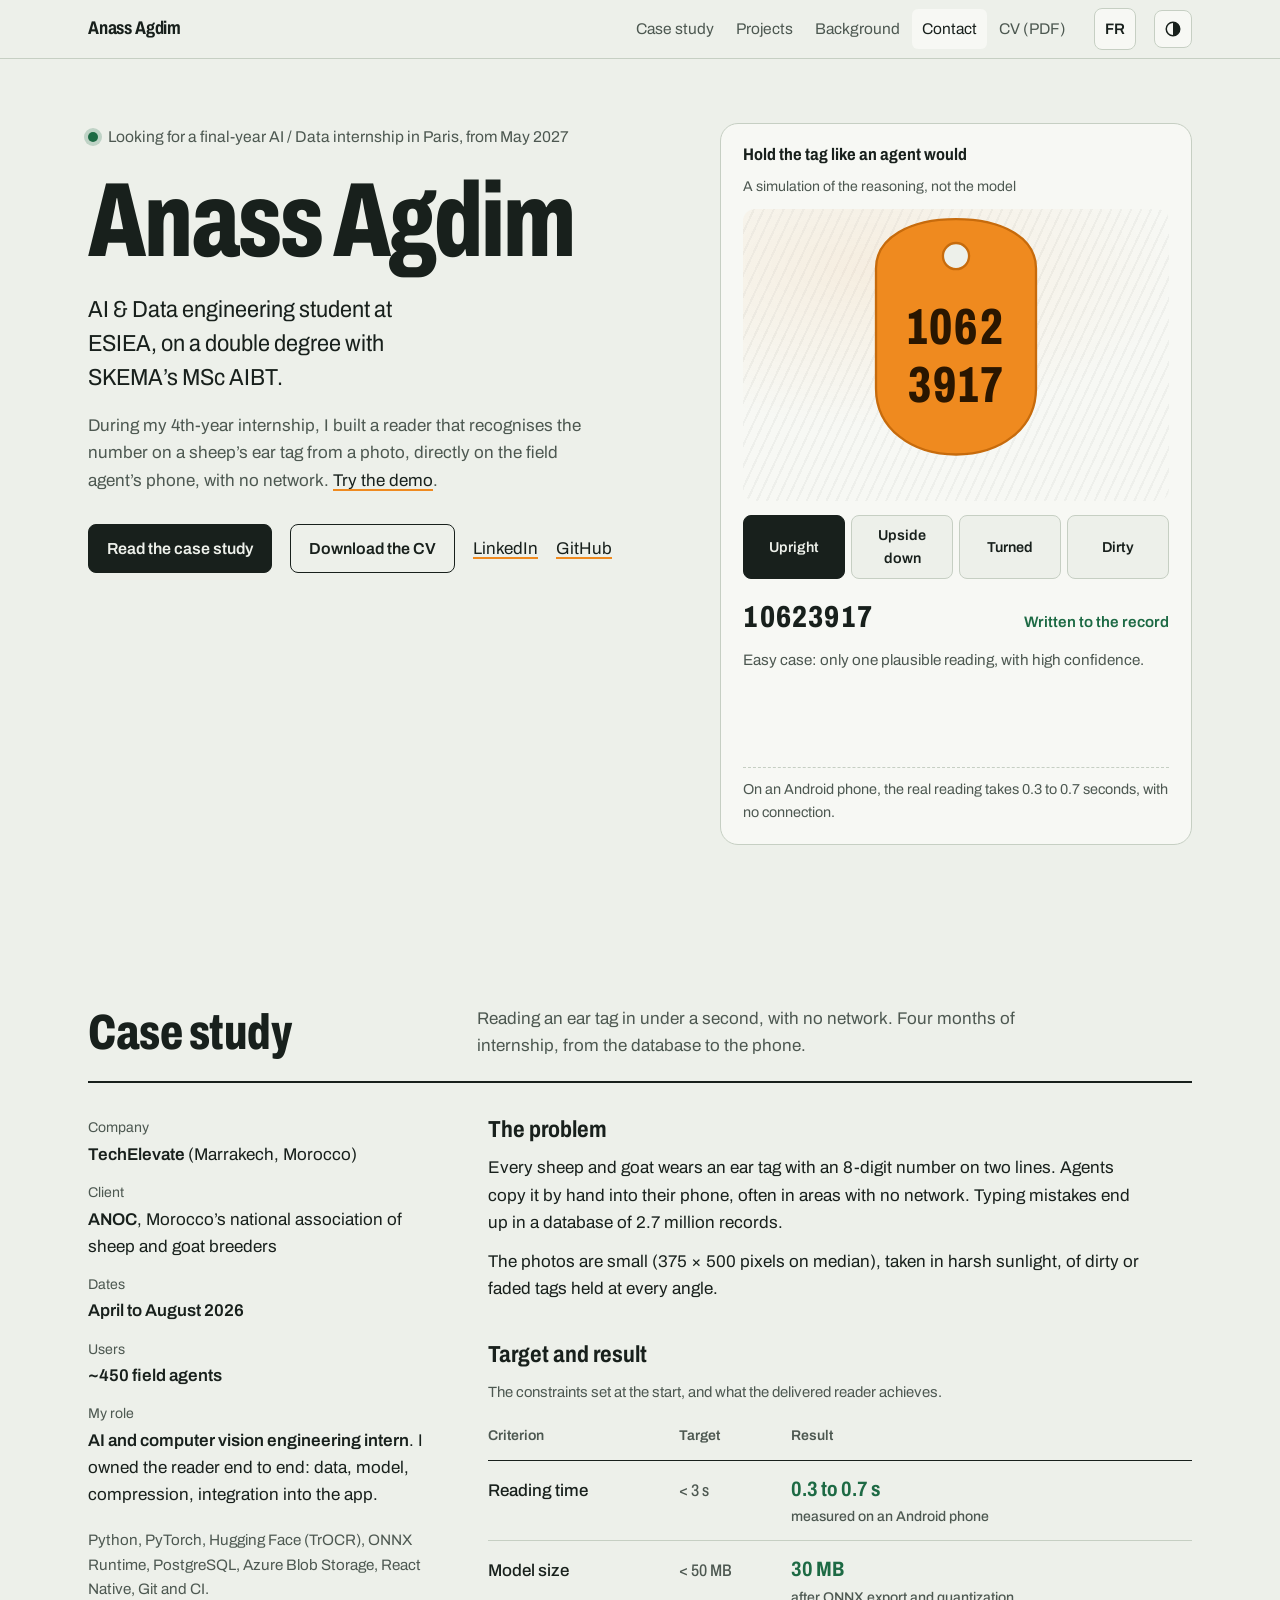
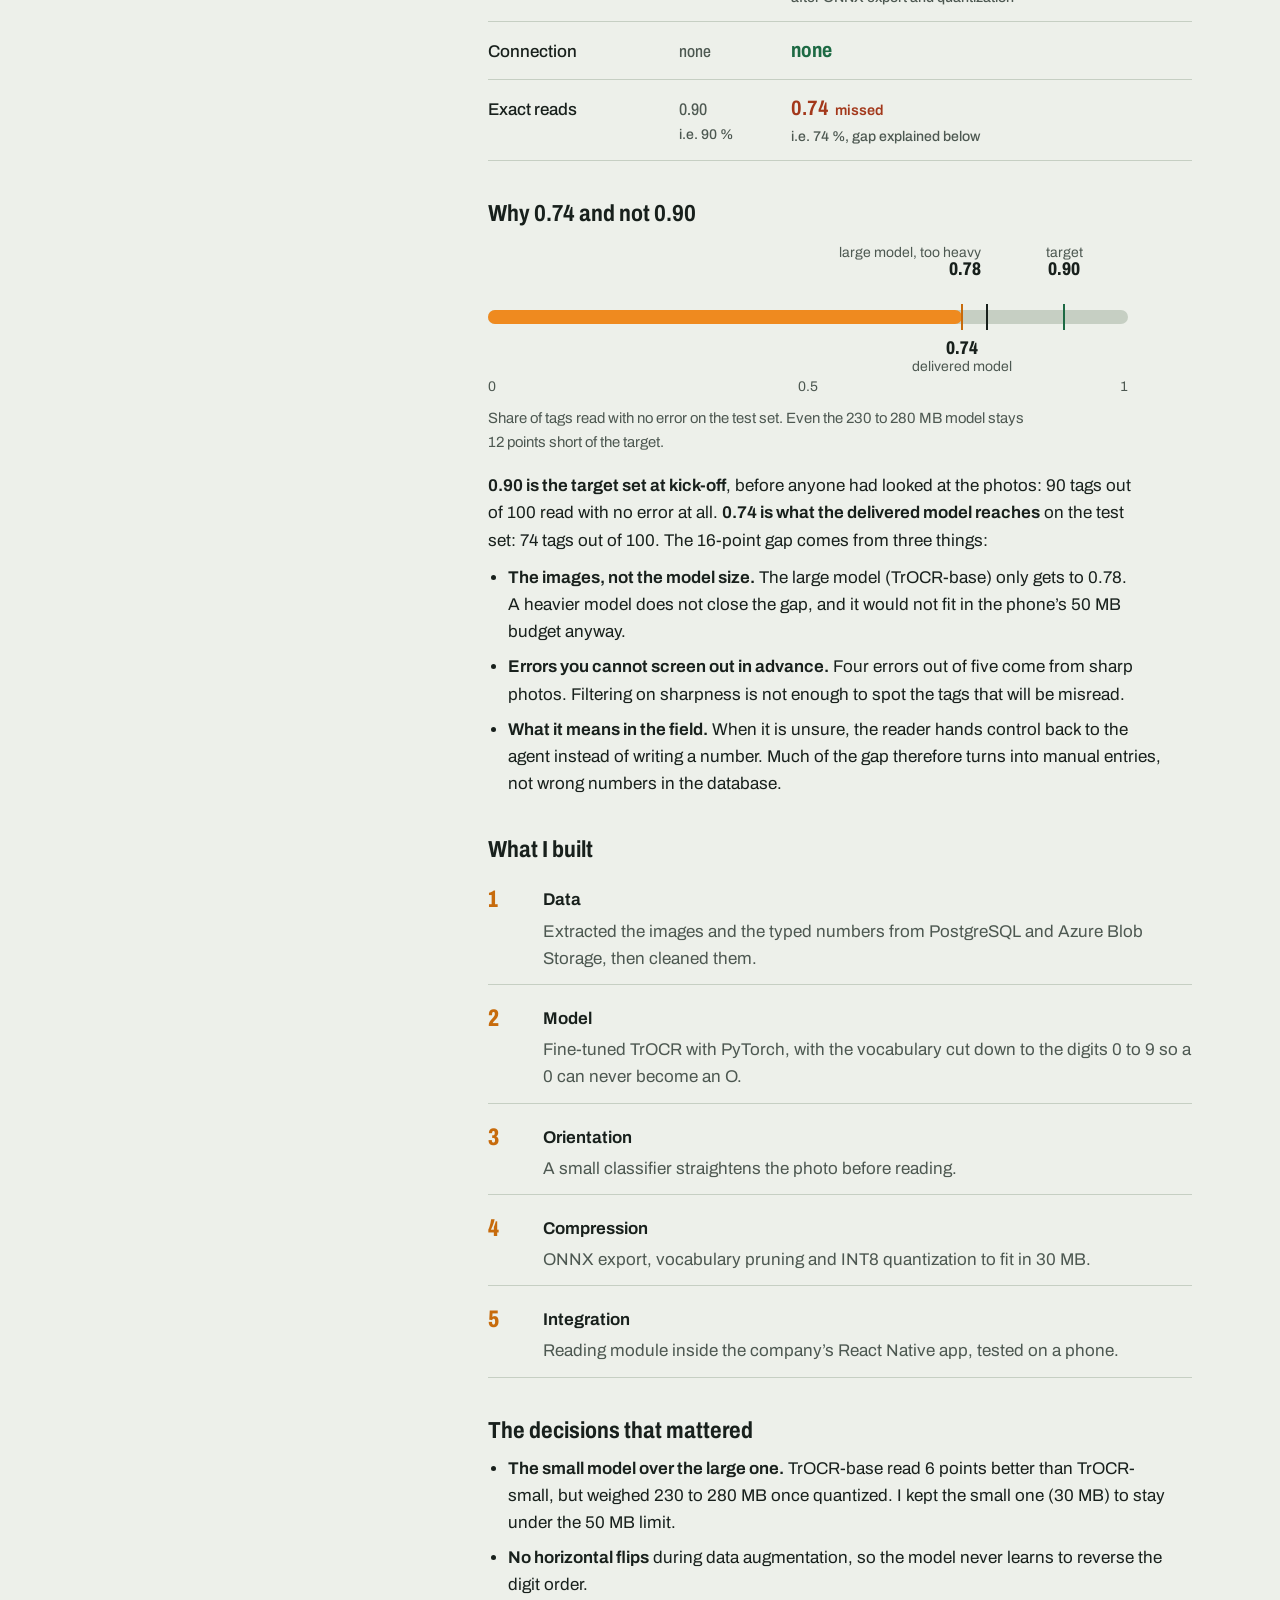
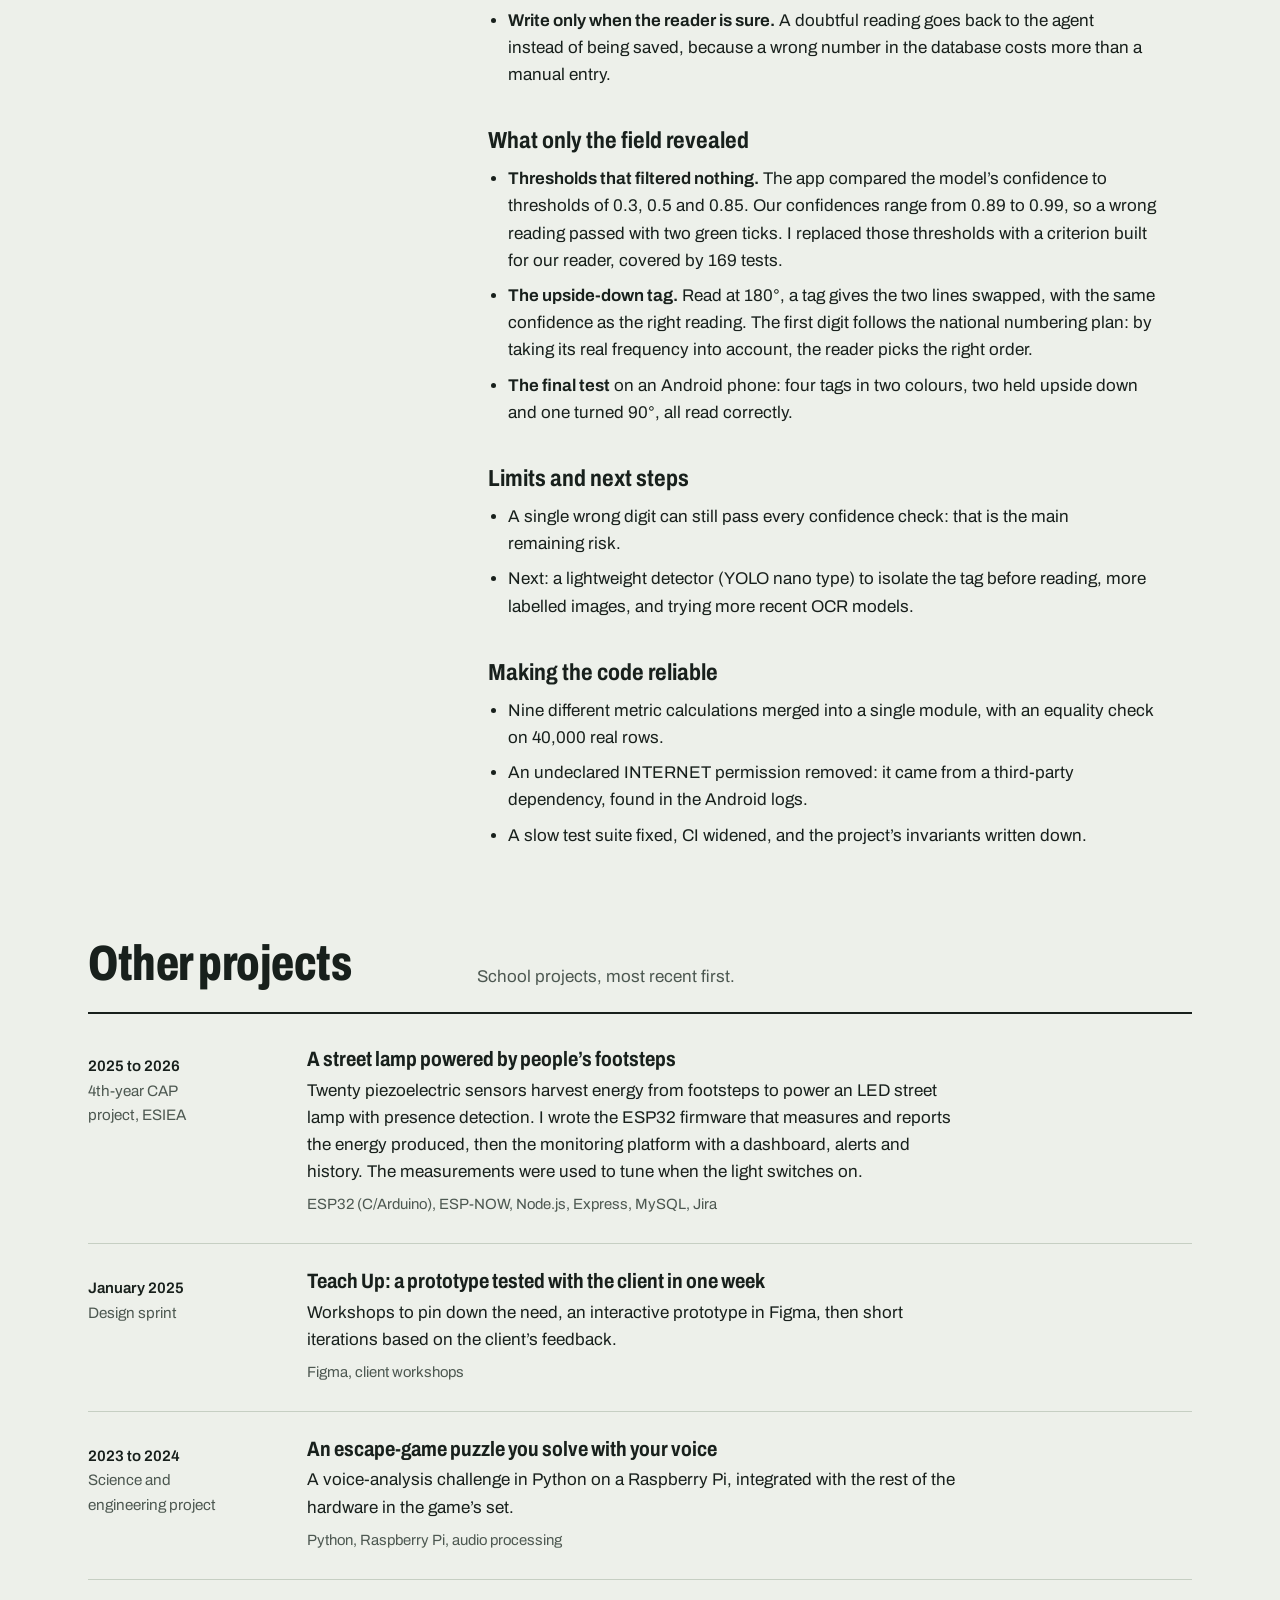
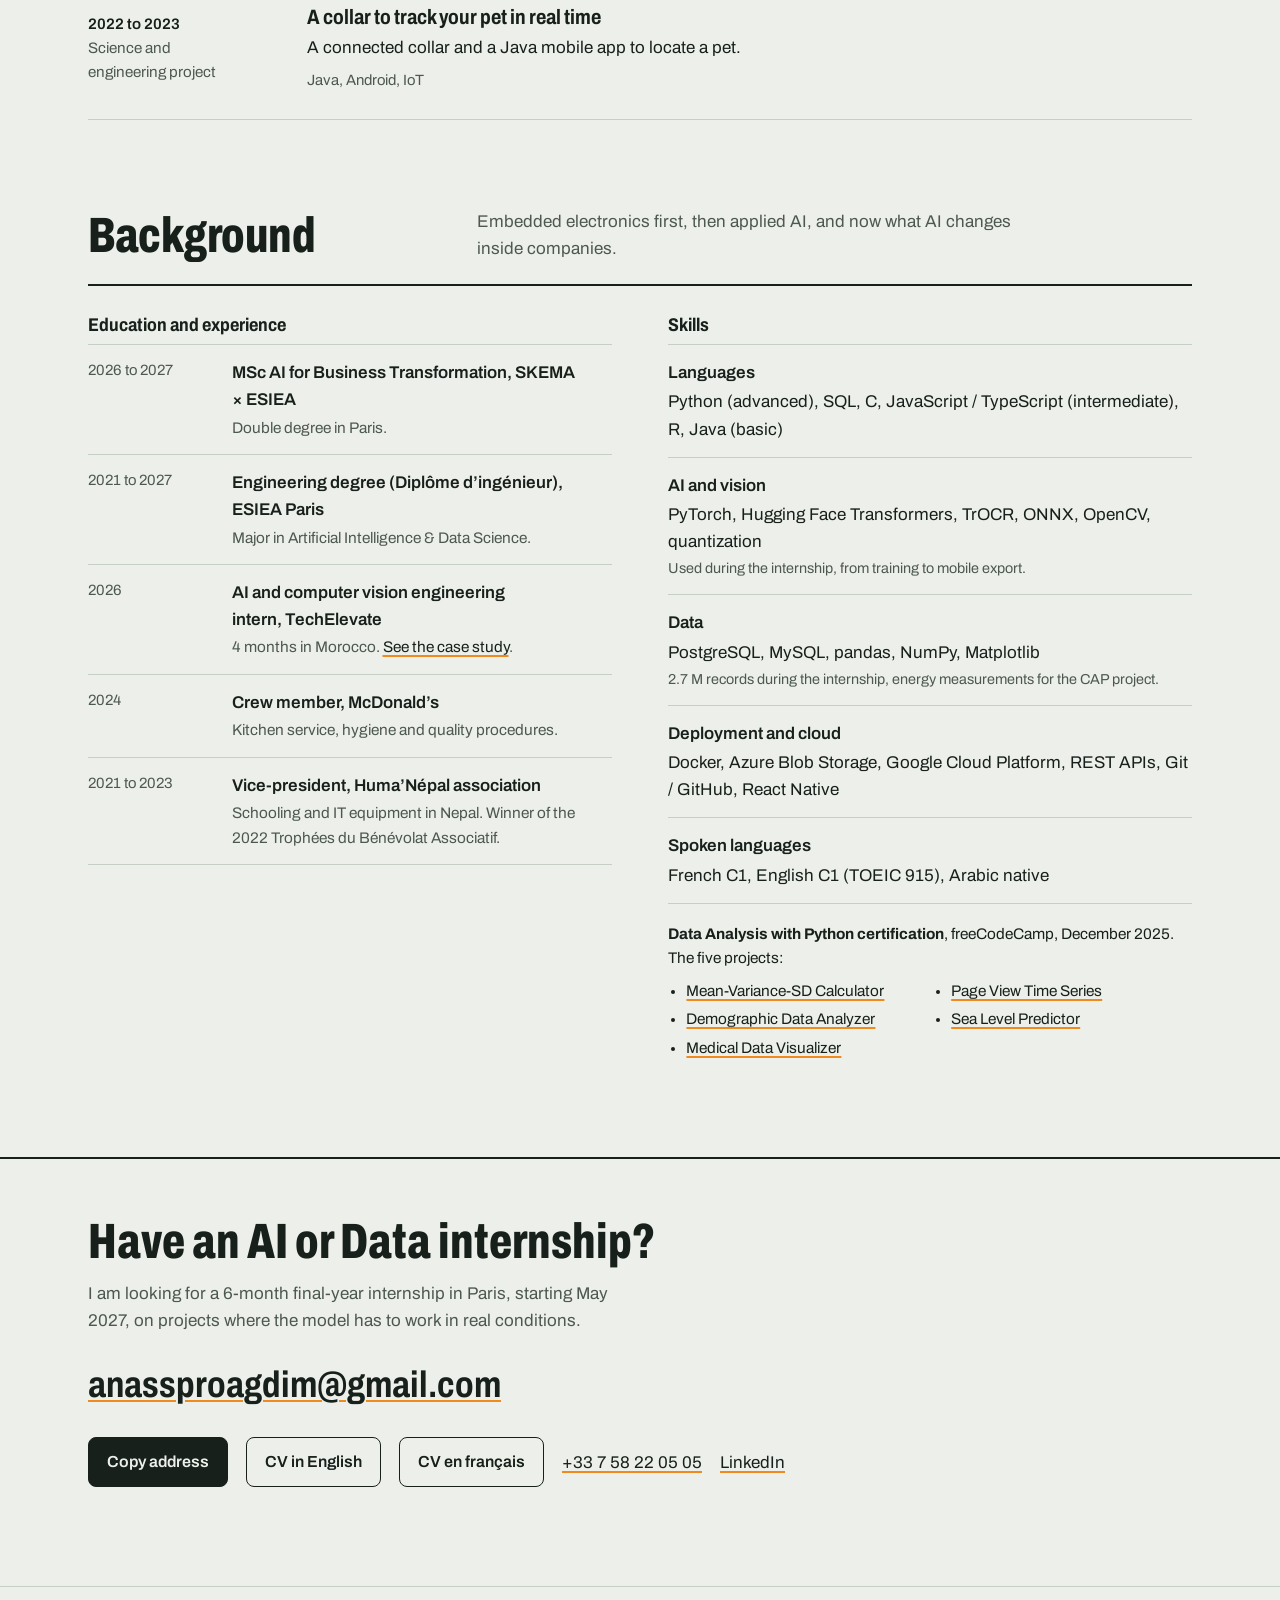
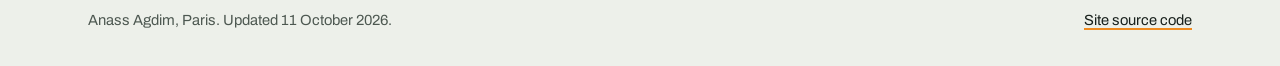
==== en/index.html @ f437215c "Version anglaise du site (/en/), styles et scripts partagés - en/index.html : traduction complète, C" ====
<!doctype html>
<html lang="en">
<head>
  <meta charset="utf-8" />
  <meta name="viewport" content="width=device-width, initial-scale=1" />
  <title>Anass Agdim | AI &amp; Data engineering student, looking for a final-year internship</title>
  <meta name="description" content="Anass Agdim, AI and Data engineering student at ESIEA Paris, on a double degree with SKEMA’s MSc AIBT. Case study: an offline OCR that reads sheep and goat ear tags on a phone. Looking for a 6-month final-year internship from May 2027." />
  <meta name="author" content="Anass Agdim" />
  <link rel="canonical" href="https://svvgth.github.io/AGDIM_Anass_Portfolio/en/" />
  <link rel="alternate" hreflang="fr" href="https://svvgth.github.io/AGDIM_Anass_Portfolio/" />
  <link rel="alternate" hreflang="en" href="https://svvgth.github.io/AGDIM_Anass_Portfolio/en/" />
  <link rel="alternate" hreflang="x-default" href="https://svvgth.github.io/AGDIM_Anass_Portfolio/" />

  <meta property="og:type" content="profile" />
  <meta property="og:locale" content="en_GB" />
  <meta property="og:locale:alternate" content="fr_FR" />
  <meta property="og:site_name" content="Anass Agdim" />
  <meta property="og:title" content="Anass Agdim, AI &amp; Data engineering student" />
  <meta property="og:description" content="An OCR that reads sheep ear tags on a phone, with no network. Looking for a final-year AI / Data internship in Paris." />
  <meta property="og:url" content="https://svvgth.github.io/AGDIM_Anass_Portfolio/en/" />
  <meta property="og:image" content="https://svvgth.github.io/AGDIM_Anass_Portfolio/assets/og-en.png" />
  <meta property="og:image:width" content="1200" />
  <meta property="og:image:height" content="630" />
  <meta property="og:image:alt" content="Anass Agdim, AI and Data engineering student. An orange ear tag whose number is read by the OCR." />
  <meta name="twitter:card" content="summary_large_image" />

  <meta name="theme-color" content="#edf0ea" media="(prefers-color-scheme: light)" />
  <meta name="theme-color" content="#121815" media="(prefers-color-scheme: dark)" />
  <link rel="icon" href="../assets/favicon.svg" type="image/svg+xml" />
  <link rel="apple-touch-icon" href="../assets/apple-touch-icon.png" />
  <link rel="preload" href="../assets/fonts/archivo-wdth.woff2" as="font" type="font/woff2" crossorigin />
  <link rel="stylesheet" href="../assets/site.css" />

  <script type="application/ld+json">
  {
    "@context": "https://schema.org",
    "@type": "Person",
    "name": "Anass Agdim",
    "jobTitle": "AI & Data engineering student",
    "url": "https://svvgth.github.io/AGDIM_Anass_Portfolio/en/",
    "email": "mailto:anassproagdim@gmail.com",
    "address": { "@type": "PostalAddress", "addressLocality": "Paris", "addressCountry": "FR" },
    "alumniOf": [
      { "@type": "CollegeOrUniversity", "name": "ESIEA" },
      { "@type": "CollegeOrUniversity", "name": "SKEMA Business School" }
    ],
    "knowsAbout": ["Machine learning", "Computer vision", "OCR", "PyTorch", "ONNX", "Data engineering", "SQL"],
    "sameAs": ["https://www.linkedin.com/in/anass-agdim/", "https://github.com/SvvGTH"]
  }
  </script>

  <script>
    // Apply the saved theme before first paint (avoids a flash).
    try { var t = localStorage.getItem("theme"); if (t) document.documentElement.setAttribute("data-theme", t); } catch (e) {}
  </script>
</head>

<body>
  <a class="skip" href="#main">Skip to content</a>

  <header class="top">
    <div class="wrap">
      <a class="me" href="#top">Anass Agdim</a>
      <nav aria-label="Main navigation">
        <a href="#case-study">Case study</a>
        <a href="#projects">Projects</a>
        <a href="#background">Background</a>
        <a href="#contact">Contact</a>
        <a href="../assets/cv/CV_Anass_AGDIM_EN.pdf">CV (PDF)</a>
      </nav>
      <a class="lang" href="../" hreflang="fr" lang="fr" aria-label="FR, version française">FR</a>
      <button class="theme" type="button" id="theme" aria-label="Switch to dark theme"><svg width="18" height="18" viewBox="0 0 24 24" aria-hidden="true"><circle cx="12" cy="12" r="9" fill="none" stroke="currentColor" stroke-width="2"/><path d="M12 3a9 9 0 0 1 0 18z" fill="currentColor"/></svg></button>
    </div>
  </header>

  <main id="main">
    <!-- HERO -->
    <section class="hero" id="top" aria-labelledby="hero-name">
      <div class="wrap">
        <div>
          <p class="avail">Looking for a final-year AI / Data internship in Paris, from May 2027</p>
          <h1 id="hero-name">Anass Agdim</h1>
          <p class="lede">AI &amp; Data engineering student at ESIEA, on a double degree with SKEMA’s MSc AIBT.</p>
          <p class="sub">During my 4th-year internship, I built a reader that recognises the number on a sheep’s ear tag from a photo, directly on the field agent’s phone, with no network. <a href="#reader">Try the demo</a>.</p>
          <div class="actions">
            <a class="btn solid" href="#case-study">Read the case study</a>
            <a class="btn" href="../assets/cv/CV_Anass_AGDIM_EN.pdf">Download the CV</a>
            <span class="quiet">
              <a href="https://www.linkedin.com/in/anass-agdim/" rel="noopener">LinkedIn</a>
              <a href="https://github.com/SvvGTH" rel="noopener">GitHub</a>
            </span>
          </div>
        </div>

        <!-- Demo -->
        <aside class="reader" id="reader" data-state="upright" aria-labelledby="reader-title">
          <div class="reader-head">
            <h2 id="reader-title">Hold the tag like an agent would</h2>
            <p>A simulation of the reasoning, not the model</p>
          </div>

          <div class="stage">
            <svg viewBox="-45 -20 390 420" role="img" aria-labelledby="tag-alt">
              <title id="tag-alt">Orange ear tag showing 1062 on the first line and 3917 on the second</title>
              <g class="tagbody" id="tagbody">
                <path d="M150 14c60 0 104 24 104 64v156c0 52-46 86-104 86S46 286 46 234V78c0-40 44-64 104-64z" fill="var(--tag)" />
                <path d="M150 14c60 0 104 24 104 64v156c0 52-46 86-104 86S46 286 46 234V78c0-40 44-64 104-64z" fill="none" stroke="var(--tag-edge)" stroke-width="3" />
                <circle cx="150" cy="62" r="17" fill="var(--ground)" stroke="var(--tag-edge)" stroke-width="3" />
                <text class="tagdigits" x="150" y="176" font-size="66" text-anchor="middle" letter-spacing="3">1062</text>
                <text class="tagdigits" x="150" y="252" font-size="66" text-anchor="middle" letter-spacing="3">3917</text>
                <g class="grime" aria-hidden="true">
                  <ellipse cx="160" cy="156" rx="19" ry="30" fill="#4a3a1e" opacity=".82" />
                  <ellipse cx="199" cy="232" rx="19" ry="30" fill="#4a3a1e" opacity=".78" />
                  <ellipse cx="130" cy="205" rx="64" ry="12" fill="#fff" opacity=".3" />
                </g>
              </g>
              <rect class="scanbox" x="60" y="112" width="180" height="160" rx="10" />
            </svg>
          </div>

          <div class="poses" role="group" aria-label="Tag position">
            <button type="button" data-pose="upright" aria-pressed="true">Upright</button>
            <button type="button" data-pose="flipped" aria-pressed="false">Upside down</button>
            <button type="button" data-pose="turned" aria-pressed="false">Turned</button>
            <button type="button" data-pose="dirty" aria-pressed="false">Dirty</button>
          </div>

          <div class="verdict" aria-live="polite">
            <div class="out">
              <span class="read num" id="v-read">10623917</span>
              <span class="status ok" id="v-status">Written to the record</span>
            </div>
            <p class="why" id="v-why">Easy case: only one plausible reading, with high confidence.</p>
            <div class="cands" id="v-cands"></div>
          </div>

          <p class="reader-foot">On an Android phone, the real reading takes 0.3 to 0.7 seconds, with no connection.</p>
        </aside>
      </div>
    </section>

    <!-- CASE STUDY -->
    <section class="sec" id="case-study" aria-labelledby="case-title">
      <div class="wrap">
        <div class="sec-head">
          <h2 id="case-title">Case study</h2>
          <p>Reading an ear tag in under a second, with no network. Four months of internship, from the database to the phone.</p>
        </div>

        <div class="case">
          <aside class="fiche" aria-label="Project summary">
            <dl>
              <div><dt>Company</dt><dd>TechElevate <span>(Marrakech, Morocco)</span></dd></div>
              <div><dt>Client</dt><dd>ANOC<span>, Morocco’s national association of sheep and goat breeders</span></dd></div>
              <div><dt>Dates</dt><dd>April to August 2026</dd></div>
              <div><dt>Users</dt><dd>~450 field agents</dd></div>
              <div><dt>My role</dt><dd>AI and computer vision engineering intern<span>. I owned the reader end to end: data, model, compression, integration into the app.</span></dd></div>
            </dl>
            <p class="stack">Python, PyTorch, Hugging Face (TrOCR), ONNX Runtime, PostgreSQL, Azure Blob Storage, React Native, Git and CI.</p>
          </aside>

          <div class="story">
            <div>
              <h3>The problem</h3>
              <p>Every sheep and goat wears an ear tag with an 8-digit number on two lines. Agents copy it by hand into their phone, often in areas with no network. Typing mistakes end up in a database of 2.7 million records.</p>
              <p>The photos are small (375 × 500 pixels on median), taken in harsh sunlight, of dirty or faded tags held at every angle.</p>
            </div>

            <div>
              <h3>Target and result</h3>
              <table class="scoreboard">
                <caption>The constraints set at the start, and what the delivered reader achieves.</caption>
                <thead><tr><th scope="col">Criterion</th><th scope="col">Target</th><th scope="col">Result</th></tr></thead>
                <tbody>
                  <tr><th scope="row">Reading time</th><td class="target num">&lt; 3 s</td><td class="met num">0.3 to 0.7 s<small>measured on an Android phone</small></td></tr>
                  <tr><th scope="row">Model size</th><td class="target num">&lt; 50 MB</td><td class="met num">30 MB<small>after ONNX export and quantization</small></td></tr>
                  <tr><th scope="row">Connection</th><td class="target">none</td><td class="met">none</td></tr>
                  <tr><th scope="row">Exact reads</th><td class="target num">0.90<small>i.e. 90 %</small></td><td class="missed num">0.74<span class="mark">missed</span><small>i.e. 74 %, gap explained below</small></td></tr>
                </tbody>
              </table>
            </div>

            <div>
              <h3>Why 0.74 and not 0.90</h3>
              <figure class="gauge" aria-labelledby="gauge-cap">
                <div class="gauge-track" aria-hidden="true">
                  <span class="gauge-fill" style="width:74%"></span>
                  <span class="gauge-mark m-base" style="left:78%"><i></i><b>0.78</b><em>large model, too heavy</em></span>
                  <span class="gauge-mark m-goal" style="left:90%"><i></i><b>0.90</b><em>target</em></span>
                  <span class="gauge-mark m-ours" style="left:74%"><i></i><b>0.74</b><em>delivered model</em></span>
                </div>
                <div class="gauge-scale num" aria-hidden="true"><span>0</span><span>0.5</span><span>1</span></div>
                <figcaption id="gauge-cap">Share of tags read with no error on the test set. Even the 230 to 280 MB model stays 12 points short of the target.</figcaption>
              </figure>
              <p><strong>0.90 is the target set at kick-off</strong>, before anyone had looked at the photos: 90 tags out of 100 read with no error at all. <strong>0.74 is what the delivered model reaches</strong> on the test set: 74 tags out of 100. The 16-point gap comes from three things:</p>
              <ul>
                <li><strong>The images, not the model size.</strong> The large model (TrOCR-base) only gets to 0.78. A heavier model does not close the gap, and it would not fit in the phone’s 50 MB budget anyway.</li>
                <li><strong>Errors you cannot screen out in advance.</strong> Four errors out of five come from sharp photos. Filtering on sharpness is not enough to spot the tags that will be misread.</li>
                <li><strong>What it means in the field.</strong> When it is unsure, the reader hands control back to the agent instead of writing a number. Much of the gap therefore turns into manual entries, not wrong numbers in the database.</li>
              </ul>
            </div>

            <div>
              <h3>What I built</h3>
              <ol class="chain">
                <li><b>Data</b><span>Extracted the images and the typed numbers from PostgreSQL and Azure Blob Storage, then cleaned them.</span></li>
                <li><b>Model</b><span>Fine-tuned TrOCR with PyTorch, with the vocabulary cut down to the digits 0 to 9 so a 0 can never become an O.</span></li>
                <li><b>Orientation</b><span>A small classifier straightens the photo before reading.</span></li>
                <li><b>Compression</b><span>ONNX export, vocabulary pruning and INT8 quantization to fit in 30 MB.</span></li>
                <li><b>Integration</b><span>Reading module inside the company’s React Native app, tested on a phone.</span></li>
              </ol>
            </div>

            <div>
              <h3>The decisions that mattered</h3>
              <ul>
                <li><strong>The small model over the large one.</strong> TrOCR-base read 6 points better than TrOCR-small, but weighed 230 to 280 MB once quantized. I kept the small one (30 MB) to stay under the 50 MB limit.</li>
                <li><strong>No horizontal flips</strong> during data augmentation, so the model never learns to reverse the digit order.</li>
                <li><strong>Write only when the reader is sure.</strong> A doubtful reading goes back to the agent instead of being saved, because a wrong number in the database costs more than a manual entry.</li>
              </ul>
            </div>

            <div>
              <h3>What only the field revealed</h3>
              <ul>
                <li><strong>Thresholds that filtered nothing.</strong> The app compared the model’s confidence to thresholds of 0.3, 0.5 and 0.85. Our confidences range from 0.89 to 0.99, so a wrong reading passed with two green ticks. I replaced those thresholds with a criterion built for our reader, covered by 169 tests.</li>
                <li><strong>The upside-down tag.</strong> Read at 180°, a tag gives the two lines swapped, with the same confidence as the right reading. The first digit follows the national numbering plan: by taking its real frequency into account, the reader picks the right order.</li>
                <li><strong>The final test</strong> on an Android phone: four tags in two colours, two held upside down and one turned 90°, all read correctly.</li>
              </ul>
            </div>

            <div>
              <h3>Limits and next steps</h3>
              <ul>
                <li>A single wrong digit can still pass every confidence check: that is the main remaining risk.</li>
                <li>Next: a lightweight detector (YOLO nano type) to isolate the tag before reading, more labelled images, and trying more recent OCR models.</li>
              </ul>
            </div>

            <div>
              <h3>Making the code reliable</h3>
              <ul>
                <li>Nine different metric calculations merged into a single module, with an equality check on 40,000 real rows.</li>
                <li>An undeclared INTERNET permission removed: it came from a third-party dependency, found in the Android logs.</li>
                <li>A slow test suite fixed, CI widened, and the project’s invariants written down.</li>
              </ul>
            </div>
          </div>
        </div>
      </div>
    </section>

    <!-- PROJECTS -->
    <section class="sec" id="projects" aria-labelledby="proj-title">
      <div class="wrap">
        <div class="sec-head">
          <h2 id="proj-title">Other projects</h2>
          <p>School projects, most recent first.</p>
        </div>
        <ul class="rows">
          <li class="row">
            <p class="when"><b>2025 to 2026</b>4th-year CAP project, ESIEA</p>
            <div>
              <h3>A street lamp powered by people’s footsteps</h3>
              <p>Twenty piezoelectric sensors harvest energy from footsteps to power an LED street lamp with presence detection. I wrote the ESP32 firmware that measures and reports the energy produced, then the monitoring platform with a dashboard, alerts and history. The measurements were used to tune when the light switches on.</p>
              <p class="tools">ESP32 (C/Arduino), ESP-NOW, Node.js, Express, MySQL, Jira</p>
            </div>
          </li>
          <li class="row">
            <p class="when"><b>January 2025</b>Design sprint</p>
            <div>
              <h3>Teach Up: a prototype tested with the client in one week</h3>
              <p>Workshops to pin down the need, an interactive prototype in Figma, then short iterations based on the client’s feedback.</p>
              <p class="tools">Figma, client workshops</p>
            </div>
          </li>
          <li class="row">
            <p class="when"><b>2023 to 2024</b>Science and engineering project</p>
            <div>
              <h3>An escape-game puzzle you solve with your voice</h3>
              <p>A voice-analysis challenge in Python on a Raspberry Pi, integrated with the rest of the hardware in the game’s set.</p>
              <p class="tools">Python, Raspberry Pi, audio processing</p>
            </div>
          </li>
          <li class="row">
            <p class="when"><b>2022 to 2023</b>Science and engineering project</p>
            <div>
              <h3>A collar to track your pet in real time</h3>
              <p>A connected collar and a Java mobile app to locate a pet.</p>
              <p class="tools">Java, Android, IoT</p>
            </div>
          </li>
        </ul>
      </div>
    </section>

    <!-- BACKGROUND & SKILLS -->
    <section class="sec" id="background" aria-labelledby="path-title">
      <div class="wrap">
        <div class="sec-head">
          <h2 id="path-title">Background</h2>
          <p>Embedded electronics first, then applied AI, and now what AI changes inside companies.</p>
        </div>

        <div class="two">
          <div>
            <h3>Education and experience</h3>
            <ol class="path">
              <li><time>2026 to 2027</time><div><b>MSc AI for Business Transformation, SKEMA × ESIEA</b><p>Double degree in Paris.</p></div></li>
              <li><time>2021 to 2027</time><div><b>Engineering degree (Diplôme d’ingénieur), ESIEA Paris</b><p>Major in Artificial Intelligence &amp; Data Science.</p></div></li>
              <li><time>2026</time><div><b>AI and computer vision engineering intern, TechElevate</b><p>4 months in Morocco. <a href="#case-study">See the case study</a>.</p></div></li>
              <li><time>2024</time><div><b>Crew member, McDonald’s</b><p>Kitchen service, hygiene and quality procedures.</p></div></li>
              <li><time>2021 to 2023</time><div><b>Vice-president, Huma’Népal association</b><p>Schooling and IT equipment in Nepal. Winner of the 2022 Trophées du Bénévolat Associatif.</p></div></li>
            </ol>
          </div>

          <div id="skills">
            <h3>Skills</h3>
            <dl class="skills">
              <div><dt>Languages</dt><dd>Python (advanced), SQL, C, JavaScript / TypeScript (intermediate), R, Java (basic)</dd></div>
              <div><dt>AI and vision</dt><dd>PyTorch, Hugging Face Transformers, TrOCR, ONNX, OpenCV, quantization<small>Used during the internship, from training to mobile export.</small></dd></div>
              <div><dt>Data</dt><dd>PostgreSQL, MySQL, pandas, NumPy, Matplotlib<small>2.7 M records during the internship, energy measurements for the CAP project.</small></dd></div>
              <div><dt>Deployment and cloud</dt><dd>Docker, Azure Blob Storage, Google Cloud Platform, REST APIs, Git / GitHub, React Native</dd></div>
              <div><dt>Spoken languages</dt><dd>French C1, English C1 (TOEIC 915), Arabic native</dd></div>
            </dl>
            <div class="fcc">
              <b>Data Analysis with Python certification</b>, freeCodeCamp, December 2025. The five projects:
              <ul>
                <li><a href="https://github.com/SvvGTH/mean-variance-standard-deviation-calculator" rel="noopener">Mean-Variance-SD Calculator</a></li>
                <li><a href="https://github.com/SvvGTH/demographic-data-analyzer" rel="noopener">Demographic Data Analyzer</a></li>
                <li><a href="https://github.com/SvvGTH/Medical-Data-Visualizer" rel="noopener">Medical Data Visualizer</a></li>
                <li><a href="https://github.com/SvvGTH/Page-View-Time-Series-Visualizer" rel="noopener">Page View Time Series</a></li>
                <li><a href="https://github.com/SvvGTH/Sea-Level-Predictor" rel="noopener">Sea Level Predictor</a></li>
              </ul>
            </div>
          </div>
        </div>
      </div>
    </section>

    <!-- CONTACT -->
    <section class="contact" id="contact" aria-labelledby="contact-title">
      <div class="wrap">
        <h2 id="contact-title">Have an AI or Data internship?</h2>
        <p>I am looking for a 6-month final-year internship in Paris, starting May 2027, on projects where the model has to work in real conditions.</p>
        <a class="mail" href="mailto:anassproagdim@gmail.com">anassproagdim@gmail.com</a>
        <div class="actions">
          <button class="btn solid" type="button" id="copy" data-email="anassproagdim@gmail.com">Copy address</button>
          <a class="btn" href="../assets/cv/CV_Anass_AGDIM_EN.pdf">CV in English</a>
          <a class="btn" href="../assets/cv/CV_Anass_AGDIM_FR.pdf" hreflang="fr" lang="fr">CV en français</a>
          <span class="quiet">
            <a href="tel:+33758220505">+33 7 58 22 05 05</a>
            <a href="https://www.linkedin.com/in/anass-agdim/" rel="noopener">LinkedIn</a>
          </span>
        </div>
        <p class="copied" id="copied" role="status" aria-live="polite"></p>
      </div>
    </section>
  </main>

  <footer>
    <div class="wrap">
      <span>Anass Agdim, Paris. Updated 11 October 2026.</span>
      <a href="https://github.com/SvvGTH/AGDIM_Anass_Portfolio" rel="noopener">Site source code</a>
    </div>
  </footer>

  <script src="../assets/site.js" defer></script>
</body>
</html>
---- assets/site.css ----
/* Styles partagés par la version française (/) et anglaise (/en/). */
@font-face{
  font-family: "Archivo";
  src: url("fonts/archivo-wdth.woff2") format("woff2-variations"), url("fonts/archivo-wdth.woff2") format("woff2");
  font-weight: 100 900;
  font-stretch: 62% 125%;
  font-style: normal;
  font-display: swap;
  unicode-range: U+0000-00FF, U+0131, U+0152-0153, U+02BB-02BC, U+02C6, U+02DA, U+02DC, U+0304, U+0308, U+0329, U+2000-206F, U+20AC, U+2122, U+2191, U+2193, U+2212, U+2215, U+FEFF, U+FFFD;
}

:root{
  --ground: #edf0ea;
  --raised: #f7f8f4;
  --ink: #18201c;
  --muted: #4d5851;
  --rule: #c6cfc3;
  --tag: #ef8a1f;
  --tag-edge: #c76b0c;
  --tag-digits: #2a1600;
  --tag-blue: #2f6fcb;
  --link: #18201c;
  --good: #1d6a44;
  --bad: #a3381b;
  --hold: #7a5a00;
  --sans: "Archivo", system-ui, -apple-system, "Segoe UI", Roboto, Arial, sans-serif;
  --page: 1160px;
  --read: 66ch;
  --ease: cubic-bezier(.2,.7,.2,1);
}
@media (prefers-color-scheme: dark){
  :root:not([data-theme="light"]){
    --ground: #121815; --raised: #19211d; --ink: #e6ebe5; --muted: #a6b1a9; --rule: #2c3631;
    --link: #e6ebe5; --good: #6fd09b; --bad: #ff9a7a; --hold: #e7c35a; --tag-edge: #f6a24b;
  }
}
:root[data-theme="dark"]{
  --ground: #121815; --raised: #19211d; --ink: #e6ebe5; --muted: #a6b1a9; --rule: #2c3631;
  --link: #e6ebe5; --good: #6fd09b; --bad: #ff9a7a; --hold: #e7c35a; --tag-edge: #f6a24b;
}

*{ box-sizing: border-box; }
html{ -webkit-text-size-adjust: 100%; scroll-behavior: smooth; }
body{
  margin: 0; background: var(--ground); color: var(--ink);
  font-family: var(--sans); font-size: 1.0625rem; line-height: 1.6; font-stretch: 100%;
  text-rendering: optimizeLegibility;
}
h1, h2, h3, p, ul, ol, dl, figure{ margin: 0; }
h1, h2, h3{ line-height: 1.08; text-wrap: balance; }
p, li{ text-wrap: pretty; }
a{ color: var(--link); text-decoration-color: var(--tag); text-decoration-thickness: 2px; text-underline-offset: 3px; }
a:hover{ text-decoration-thickness: 3px; }
:focus-visible{ outline: 3px solid var(--tag); outline-offset: 3px; border-radius: 3px; }
.wrap{ max-width: var(--page); margin: 0 auto; padding: 0 28px; }
@media (max-width: 640px){ .wrap{ padding: 0 18px; } }
.num{ font-variant-numeric: tabular-nums lining-nums; }

.skip{ position: absolute; left: -9999px; top: 10px; z-index: 20; background: var(--ink); color: var(--ground); padding: 10px 14px; border-radius: 6px; }
.skip:focus{ left: 12px; }

/* ---------- Header ---------- */
.top{ position: sticky; top: 0; z-index: 10; background: color-mix(in srgb, var(--ground) 92%, transparent); backdrop-filter: blur(8px); border-bottom: 1px solid var(--rule); }
.top .wrap{ display: flex; align-items: center; gap: 18px; min-height: 58px; }
.me{ font-weight: 700; font-stretch: 80%; font-size: 1.15rem; letter-spacing: -.01em; color: var(--ink); text-decoration: none; white-space: nowrap; }
.top nav{ margin-left: auto; display: flex; gap: 2px; overflow-x: auto; scrollbar-width: none; }
.top nav::-webkit-scrollbar{ display: none; }
.top nav a{ text-decoration: none; color: var(--muted); padding: 8px 10px; border-radius: 6px; white-space: nowrap; font-size: .97rem; }
.top nav a:hover, .top nav a[aria-current="true"]{ color: var(--ink); background: var(--raised); }
.theme{ flex: none; width: 38px; height: 38px; display: grid; place-items: center; border: 1px solid var(--rule); border-radius: 8px; background: var(--raised); color: var(--ink); cursor: pointer; transition: transform .15s var(--ease); }
.theme:active{ transform: scale(.94); }
@media (max-width: 780px){
  .top .wrap{ flex-wrap: wrap; row-gap: 0; padding-top: 6px; }
  .top nav{ order: 3; width: calc(100% + 20px); margin: 0 -10px; padding-bottom: 4px; }
  .theme{ margin-left: auto; }
}

/* ---------- Hero ---------- */
.hero{ padding: 64px 0 72px; }
.hero .wrap{ display: grid; grid-template-columns: minmax(0, 1.1fr) minmax(0, .9fr); gap: 56px; align-items: start; }
@media (max-width: 920px){ .hero .wrap{ grid-template-columns: 1fr; gap: 40px; } .hero{ padding: 36px 0 56px; } }
.avail{ display: inline-flex; align-items: center; gap: 10px; color: var(--muted); font-size: .98rem; }
.avail::before{ content: ""; width: 10px; height: 10px; border-radius: 50%; background: var(--good); box-shadow: 0 0 0 4px color-mix(in srgb, var(--good) 22%, transparent); }
.hero h1{ margin-top: 22px; font-size: clamp(3.2rem, 9vw, 6.6rem); font-weight: 800; font-stretch: 70%; letter-spacing: -.02em; line-height: .92; }
.lede{ margin-top: 24px; font-size: clamp(1.2rem, 2.1vw, 1.45rem); line-height: 1.45; max-width: 30ch; font-stretch: 92%; }
.sub{ margin-top: 18px; color: var(--muted); max-width: 52ch; }
.actions{ display: flex; flex-wrap: wrap; align-items: center; gap: 12px 18px; margin-top: 30px; }
.btn{ display: inline-flex; align-items: center; gap: 8px; min-height: 46px; padding: 11px 18px; border-radius: 8px; font: inherit; font-weight: 600; font-size: 1rem; text-decoration: none; cursor: pointer; border: 1.5px solid var(--ink); color: var(--ink); background: transparent; transition: background-color .18s var(--ease), color .18s var(--ease), transform .12s var(--ease); }
.btn:hover{ background: var(--raised); }
.btn:active{ transform: translateY(1px); }
.btn.solid{ background: var(--ink); color: var(--ground); }
.btn.solid:hover{ background: color-mix(in srgb, var(--ink) 86%, var(--tag)); }
.quiet{ display: flex; gap: 18px; flex-wrap: wrap; }
.quiet a{ padding: 10px 0; }

/* ---------- Tag reader demo ---------- */
.reader{ background: var(--raised); border: 1px solid var(--rule); border-radius: 18px; padding: 22px 22px 20px; }
.reader-head{ display: flex; justify-content: space-between; align-items: baseline; gap: 12px; flex-wrap: wrap; }
.reader-head h2{ font-size: 1.05rem; font-weight: 700; font-stretch: 85%; }
.reader-head p{ font-size: .88rem; color: var(--muted); }
.stage{ margin-top: 10px; aspect-ratio: 16 / 11; display: grid; place-items: center; border-radius: 12px; background:
  radial-gradient(120% 90% at 30% 20%, color-mix(in srgb, var(--tag) 9%, transparent), transparent 60%),
  repeating-linear-gradient(115deg, color-mix(in srgb, var(--ink) 4%, transparent) 0 2px, transparent 2px 9px);
  overflow: hidden; }
.stage svg{ width: 74%; max-width: 300px; height: auto; }
.tagbody{ transform-box: view-box; transform-origin: 150px 192px; transition: transform .7s var(--ease), filter .4s; }
.tagdigits{ font-family: var(--sans); font-weight: 800; font-stretch: 68%; fill: var(--tag-digits); }
.grime{ opacity: 0; transition: opacity .4s; }
.reader[data-state="dirty"] .grime{ opacity: 1; }
.scanbox{ fill: none; stroke: var(--ink); stroke-width: 3; stroke-dasharray: 9 7; opacity: 0; }
.reader.reading .scanbox{ animation: scan .55s var(--ease) both; }
@keyframes scan{ from{ opacity: 0; transform: scale(1.08); } to{ opacity: .85; transform: none; } }
.scanbox{ transform-box: fill-box; transform-origin: center; }

.poses{ display: grid; grid-template-columns: repeat(4, 1fr); gap: 6px; margin-top: 14px; }
.poses button{ font: inherit; font-size: .9rem; font-weight: 600; min-height: 44px; padding: 8px 6px; border-radius: 8px; border: 1px solid var(--rule); background: var(--ground); color: var(--ink); cursor: pointer; transition: border-color .15s, background .15s, transform .12s var(--ease); }
.poses button:hover{ border-color: var(--ink); }
.poses button:active{ transform: scale(.97); }
.poses button[aria-pressed="true"]{ background: var(--ink); color: var(--ground); border-color: var(--ink); }
@media (max-width: 420px){ .poses{ grid-template-columns: 1fr 1fr; } }

.verdict{ margin-top: 14px; min-height: 9.5em; }
@media (max-width: 600px){ .verdict{ min-height: 6em; } }
.verdict .out{ display: flex; align-items: baseline; justify-content: space-between; gap: 12px; flex-wrap: wrap; }
.verdict .read{ font-size: 1.9rem; font-weight: 800; font-stretch: 75%; letter-spacing: .04em; }
.verdict .status{ font-weight: 600; font-size: .95rem; }
.status.ok{ color: var(--good); } .status.hold{ color: var(--hold); }
.verdict .why{ margin-top: 6px; color: var(--muted); font-size: .95rem; }
.cands{ margin-top: 10px; display: grid; gap: 6px; font-size: .9rem; }
.cand{ display: grid; grid-template-columns: 6.6em 1fr 3.2em; align-items: center; gap: 10px; }
.cand .bar{ height: 8px; border-radius: 4px; background: var(--rule); overflow: hidden; }
.cand .bar i{ display: block; height: 100%; width: 0; background: var(--muted); border-radius: 4px; transition: width .6s var(--ease); }
.cand.win .bar i{ background: var(--good); }
.cand.lose span:first-child{ text-decoration: line-through; color: var(--muted); }
.reader-foot{ margin-top: 12px; padding-top: 10px; border-top: 1px dashed var(--rule); font-size: .9rem; color: var(--muted); }

/* ---------- Sections ---------- */
section[id], #reader{ scroll-margin-top: 76px; }
.sec{ padding: 88px 0 0; }
.sec-head{ display: grid; grid-template-columns: minmax(0, 1fr) minmax(0, 2fr); gap: 32px; align-items: end; padding-bottom: 22px; border-bottom: 2px solid var(--ink); }
.sec-head h2{ font-size: clamp(2rem, 4.4vw, 3.1rem); font-weight: 800; font-stretch: 72%; letter-spacing: -.01em; }
.sec-head p{ color: var(--muted); max-width: 54ch; }
@media (max-width: 760px){ .sec-head{ grid-template-columns: 1fr; gap: 10px; } .sec{ padding-top: 64px; } }

/* ---------- Case study ---------- */
.case{ display: grid; grid-template-columns: minmax(0, 1fr) minmax(0, 2fr); gap: 32px 48px; margin-top: 34px; }
@media (max-width: 920px){ .case{ grid-template-columns: 1fr; } }
.fiche{ align-self: start; position: sticky; top: 84px; }
@media (max-width: 920px){ .fiche{ position: static; } }
.fiche dl{ display: grid; gap: 14px; }
.fiche dt{ font-size: .88rem; color: var(--muted); }
.fiche dd{ margin: 1px 0 0; font-weight: 600; }
.fiche dd span{ font-weight: 400; }
.fiche .stack{ margin-top: 20px; color: var(--muted); font-size: .95rem; }

.story > * + *{ margin-top: 40px; }
.story h3{ font-size: 1.45rem; font-weight: 700; font-stretch: 82%; }
.story h3 + p, .story h3 + ul, .story h3 + ol, .story h3 + div{ margin-top: 12px; }
.story p + p{ margin-top: 12px; }
.story p, .story li{ max-width: var(--read); }
.story ul{ padding-left: 1.2em; }
.story li + li{ margin-top: 8px; }
.story strong{ font-weight: 650; }

.scoreboard{ width: 100%; border-collapse: collapse; margin-top: 14px; }
.scoreboard caption{ text-align: left; color: var(--muted); font-size: .93rem; padding-bottom: 8px; caption-side: top; }
.scoreboard th, .scoreboard td{ text-align: left; padding: 12px 12px 12px 0; border-bottom: 1px solid var(--rule); vertical-align: baseline; }
.scoreboard thead th{ font-size: .88rem; font-weight: 600; color: var(--muted); border-bottom: 1px solid var(--ink); }
.scoreboard tbody th{ font-weight: 500; }
.scoreboard td{ font-weight: 700; font-stretch: 80%; font-size: 1.3rem; white-space: nowrap; }
.scoreboard td.target{ font-weight: 500; color: var(--muted); font-size: 1.05rem; }
.scoreboard td small{ display: block; font-size: .88rem; font-weight: 500; font-stretch: 100%; color: var(--muted); white-space: normal; }
.met{ color: var(--good); } .missed{ color: var(--bad); }
.mark{ font-size: .9rem; font-weight: 600; font-stretch: 100%; margin-left: 6px; }
@media (max-width: 560px){ .scoreboard td{ font-size: 1.1rem; } .scoreboard td small{ max-width: 11em; } }

ol.chain{ list-style: none; padding: 0; display: grid; gap: 0; counter-reset: c; }
ol.chain li{ counter-increment: c; display: grid; grid-template-columns: 2.4em 1fr; gap: 4px 14px; padding: 12px 0; border-bottom: 1px solid var(--rule); max-width: none; }
ol.chain li::before{ content: counter(c); font-weight: 800; font-stretch: 70%; font-size: 1.5rem; line-height: 1.1; color: var(--tag-edge); }
ol.chain b{ font-weight: 650; }
ol.chain span{ grid-column: 2; color: var(--muted); }

.gauge{ margin: 16px 0 18px; max-width: 640px; }
.gauge-track{ position: relative; height: 14px; border-radius: 7px; background: var(--rule); margin: 84px 0 6px; }
.gauge-fill{ position: absolute; inset: 0 auto 0 0; border-radius: 7px; background: var(--tag); }
.gauge-mark{ position: absolute; top: 0; transform: translateX(-50%); }
.gauge-mark i{ position: absolute; left: 50%; top: -6px; width: 2px; height: 26px; margin-left: -1px; background: var(--ink); }
.gauge-mark b, .gauge-mark em{ position: absolute; left: 50%; transform: translateX(-50%); white-space: nowrap; font-style: normal; }
.gauge-mark b{ font-weight: 800; font-stretch: 75%; font-size: 1.15rem; }
.gauge-mark em{ font-size: .875rem; color: var(--muted); }
.m-goal b, .m-base b{ bottom: 26px; } .m-goal em, .m-base em{ bottom: 46px; }
.m-base b, .m-base em{ transform: translateX(-100%); left: -6px; }
.m-goal b, .m-goal em{ transform: translateX(-50%); left: 50%; }
.m-ours b{ top: 24px; } .m-ours em{ top: 46px; }
.m-ours i{ background: var(--tag-edge); }
.m-goal i{ background: var(--good); }
.gauge-scale{ display: flex; justify-content: space-between; color: var(--muted); font-size: .875rem; margin-top: 52px; }
.gauge figcaption{ margin-top: 8px; color: var(--muted); font-size: .93rem; max-width: 60ch; }
.story .gauge + p{ margin-top: 0; }
.story p + ul{ margin-top: 10px; }
.scoreboard td.target small{ white-space: nowrap; }

/* ---------- Other work ---------- */
.rows{ list-style: none; padding: 0; margin-top: 8px; }
.row{ display: grid; grid-template-columns: 11em minmax(0, 1fr); gap: 6px 32px; padding: 26px 0; border-bottom: 1px solid var(--rule); }
.row .when{ color: var(--muted); font-size: .95rem; }
.row .when b{ display: block; color: var(--ink); font-weight: 600; }
.row h3{ font-size: 1.3rem; font-weight: 700; font-stretch: 82%; }
.row p{ margin-top: 6px; max-width: var(--read); }
.row .tools{ margin-top: 8px; color: var(--muted); font-size: .93rem; }
@media (max-width: 680px){ .row{ grid-template-columns: 1fr; } }

/* ---------- Path & skills ---------- */
.two{ display: grid; grid-template-columns: 1fr 1fr; gap: 24px 56px; margin-top: 30px; }
@media (max-width: 800px){ .two{ grid-template-columns: 1fr; } }
.two h3{ font-size: 1.15rem; font-weight: 700; font-stretch: 85%; padding-bottom: 8px; border-bottom: 1px solid var(--rule); }
.path{ list-style: none; padding: 0; }
.path li{ display: grid; grid-template-columns: 7.5em 1fr; gap: 16px; padding: 14px 0; border-bottom: 1px solid var(--rule); }
.path time{ color: var(--muted); font-size: .93rem; }
.path b{ font-weight: 600; }
.path p{ color: var(--muted); font-size: .96rem; margin-top: 2px; }
@media (max-width: 420px){ .path li{ grid-template-columns: 1fr; gap: 2px; } }

.skills{ display: grid; gap: 0; }
.skills > div{ padding: 14px 0; border-bottom: 1px solid var(--rule); }
.skills dt{ font-weight: 600; }
.skills dd{ margin: 2px 0 0; }
.skills dd small{ display: block; color: var(--muted); font-size: .9rem; margin-top: 2px; }
.fcc{ margin-top: 18px; font-size: .96rem; }
.fcc ul{ margin-top: 8px; padding-left: 1.2em; columns: 2; column-gap: 24px; }
.fcc li{ break-inside: avoid; margin-bottom: 4px; }
@media (max-width: 520px){ .fcc ul{ columns: 1; } }

/* ---------- Contact ---------- */
.contact{ margin-top: 96px; padding: 56px 0 64px; border-top: 2px solid var(--ink); }
.contact h2{ font-size: clamp(2rem, 4.4vw, 3.1rem); font-weight: 800; font-stretch: 72%; }
.contact p{ margin-top: 12px; color: var(--muted); max-width: 52ch; }
.mail{ display: inline-block; margin-top: 22px; font-size: clamp(1.4rem, 4vw, 2.3rem); font-weight: 700; font-stretch: 80%; word-break: break-word; }
.contact .actions{ margin-top: 22px; }
.copied{ min-height: 1.5em; margin-top: 8px; font-size: .95rem; color: var(--good); }
footer{ border-top: 1px solid var(--rule); padding: 22px 0 34px; color: var(--muted); font-size: .92rem; }
footer .wrap{ display: flex; justify-content: space-between; gap: 12px; flex-wrap: wrap; }

@media (prefers-reduced-motion: reduce){
  html{ scroll-behavior: auto; }
  *, *::before, *::after{ transition-duration: .01ms !important; animation-duration: .01ms !important; }
}
@media print{
  .top, .theme, .skip, .reader .poses, .actions, .copied{ display: none !important; }
  body{ background: #fff; color: #000; font-size: 10.5pt; }
  .sec{ padding-top: 28px; } .fiche{ position: static; }
  .reader{ break-inside: avoid; }
  a{ text-decoration: none; }
}

/* Sélecteur de langue */
.lang{ flex: none; font-weight: 600; font-size: .95rem; text-decoration: none; color: var(--ink); padding: 8px 10px; border: 1px solid var(--rule); border-radius: 8px; background: var(--raised); }
.lang:hover{ border-color: var(--ink); }
@media (max-width: 780px){ .lang{ margin-left: auto; } .lang + .theme{ margin-left: 0; } }
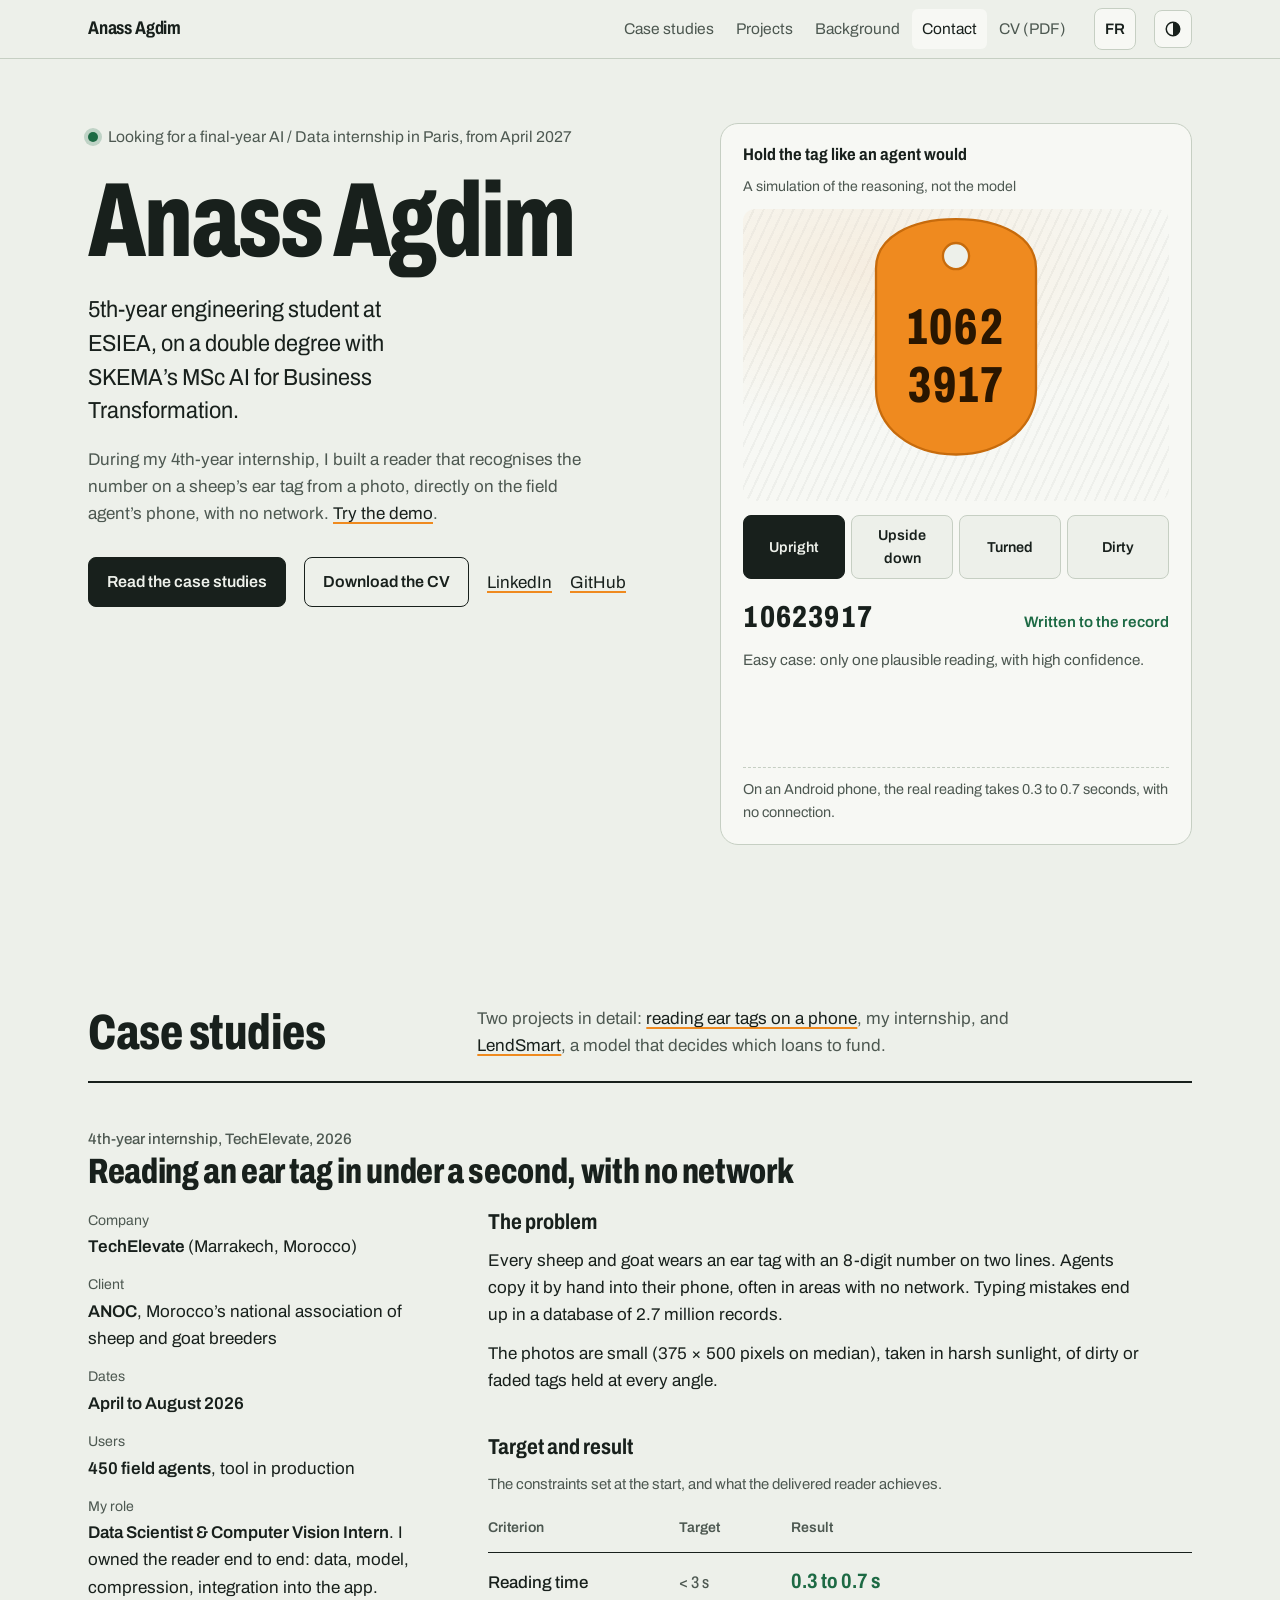
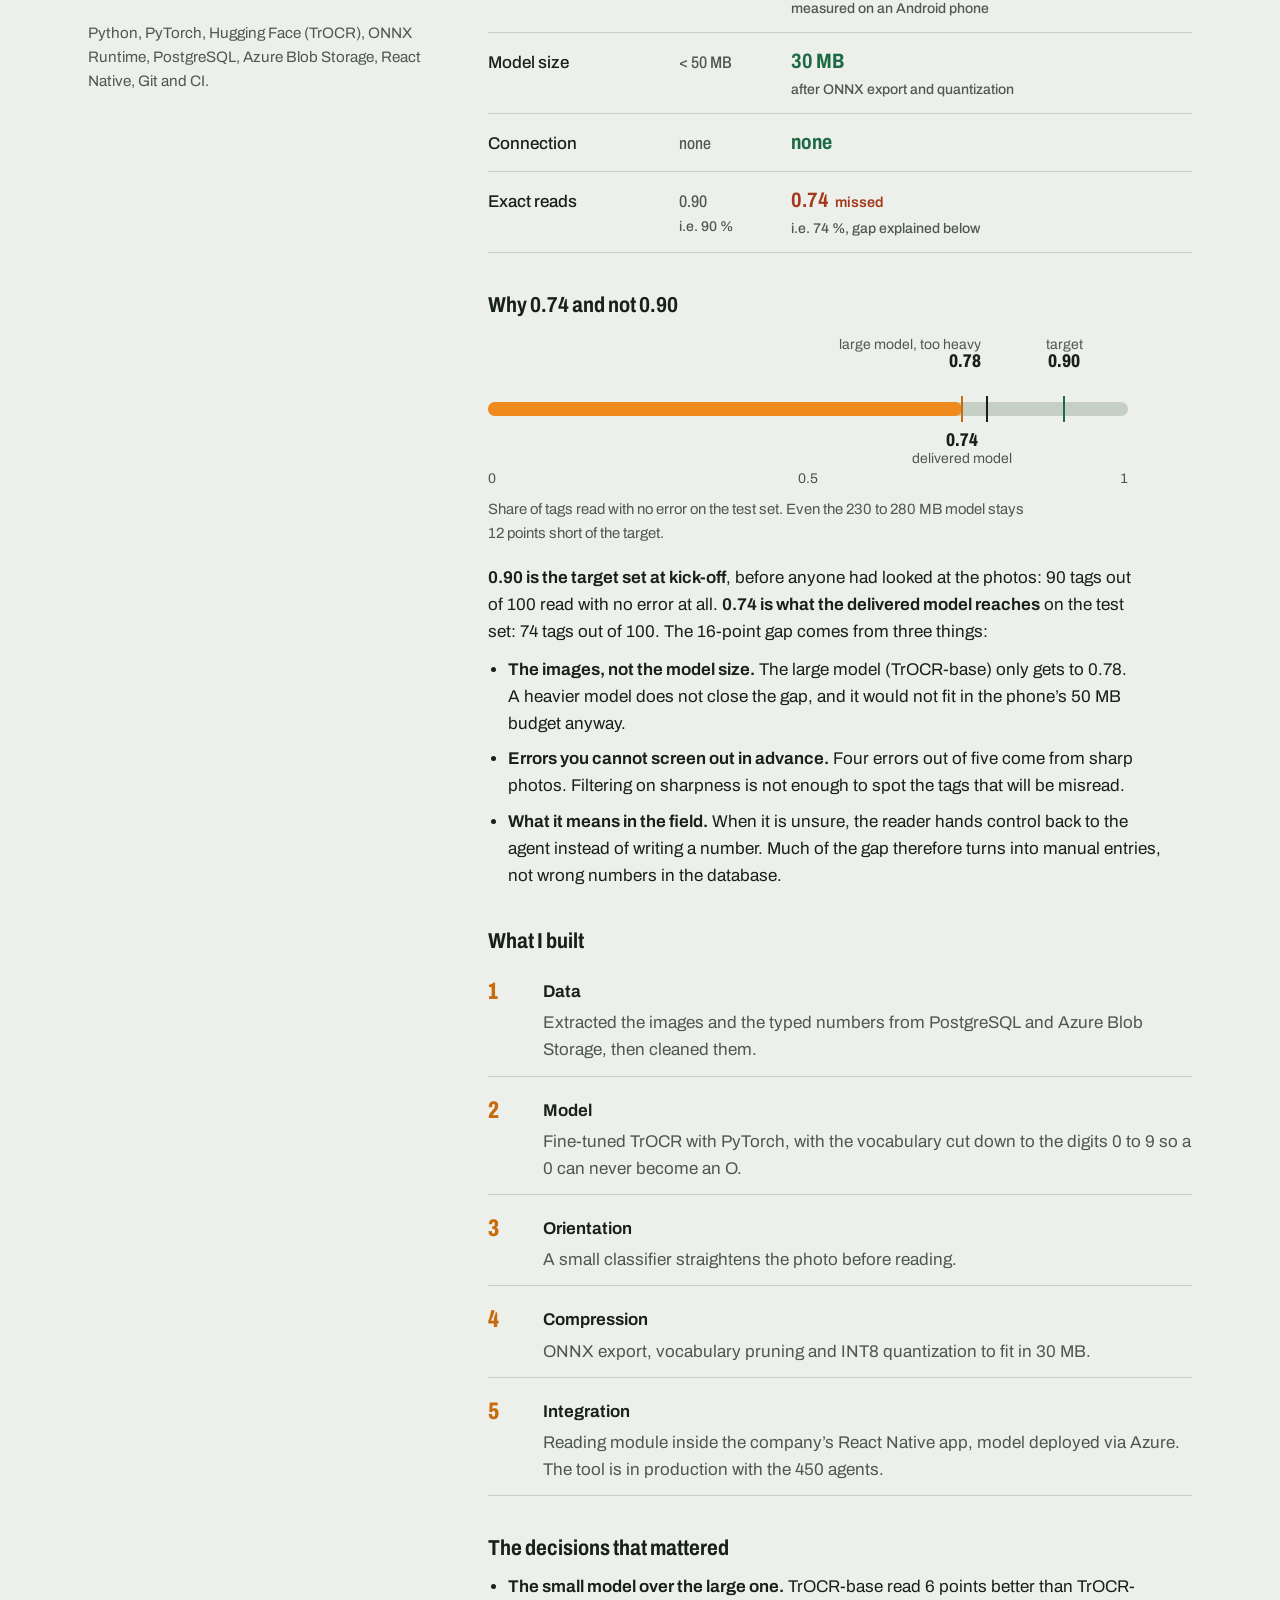
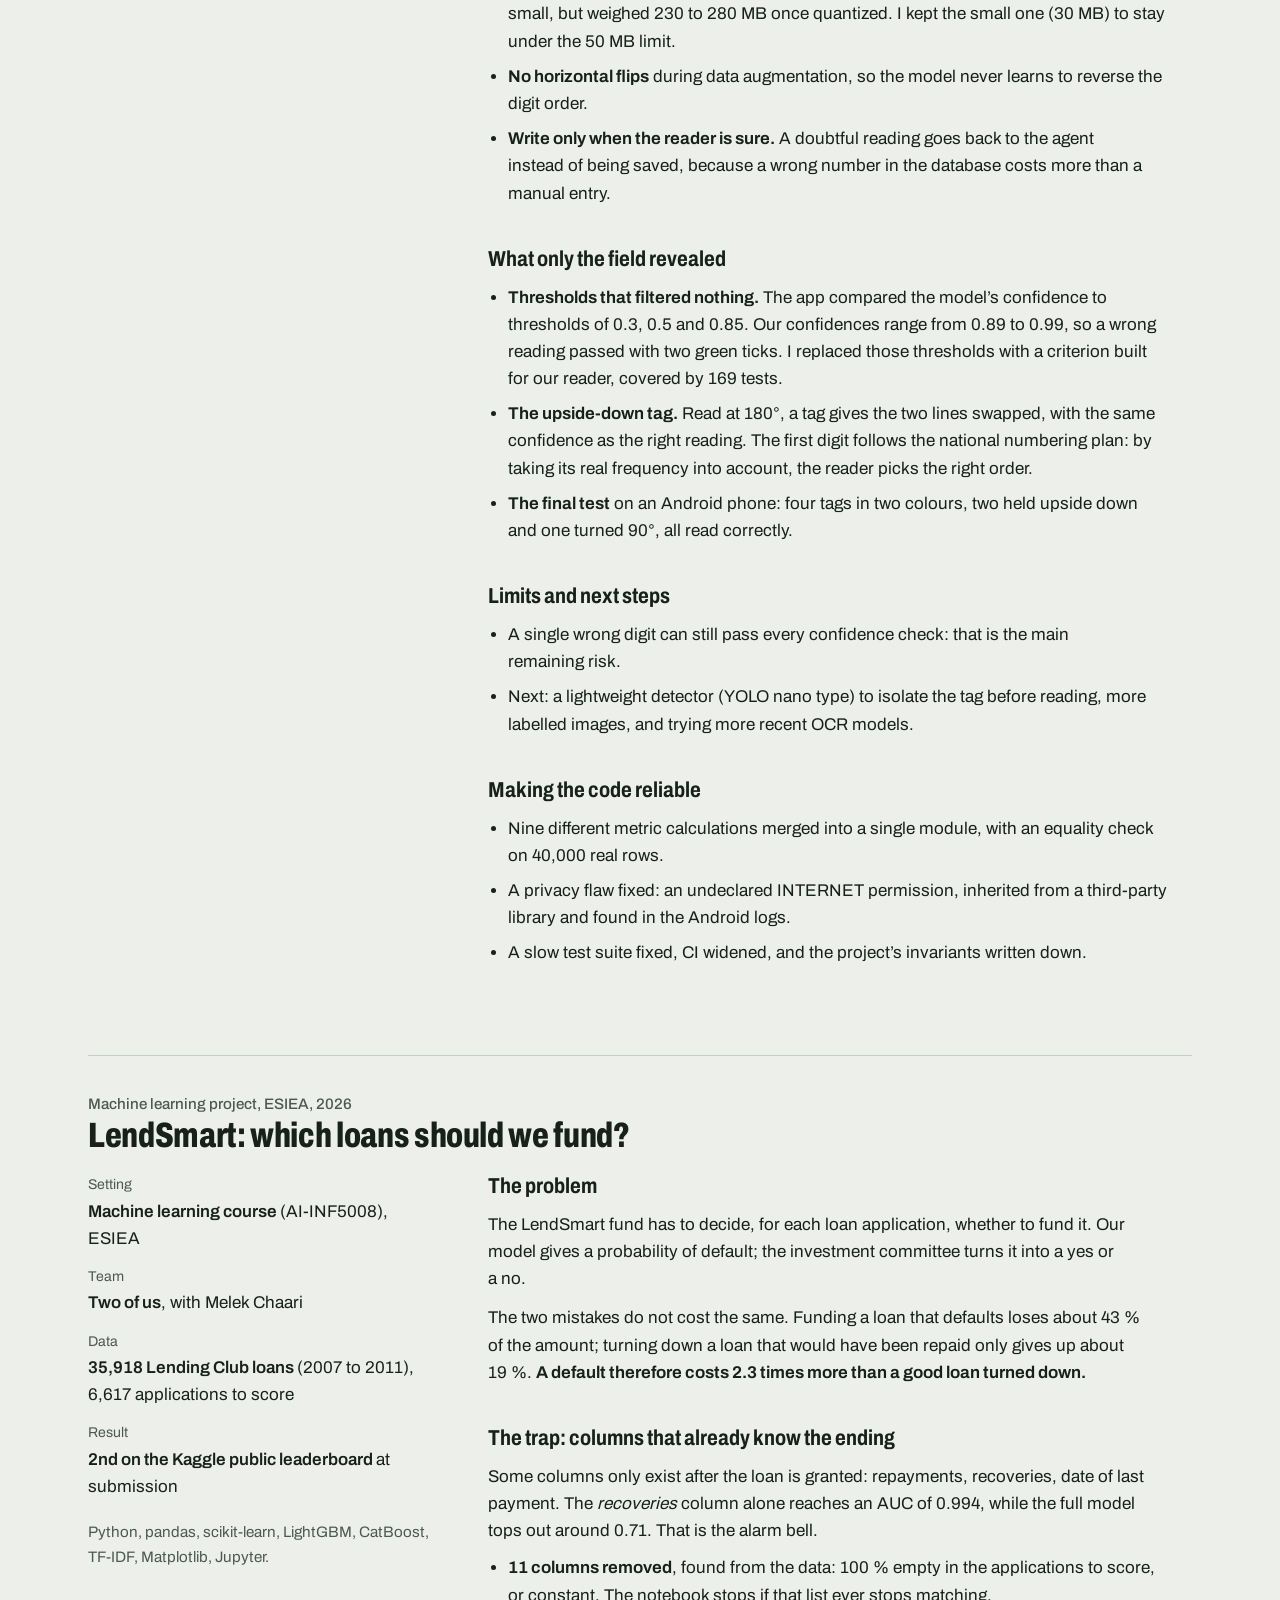
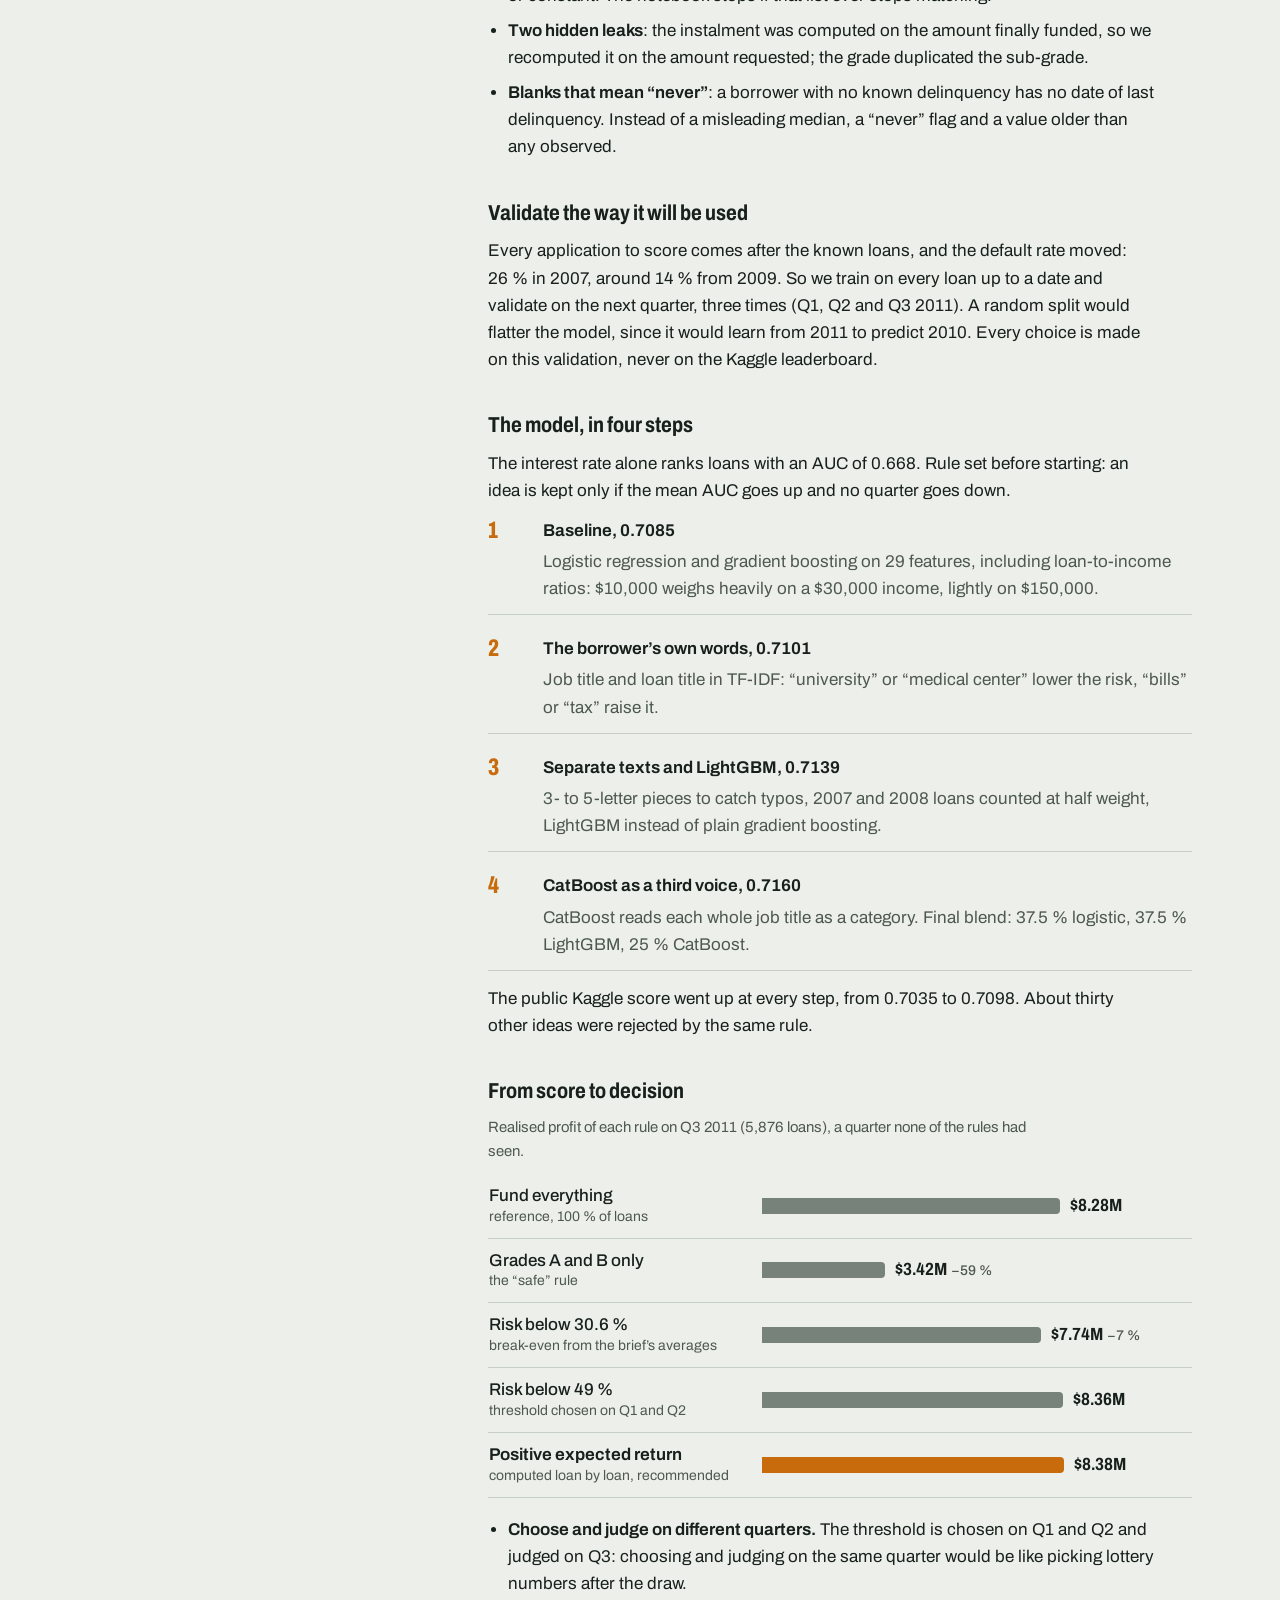
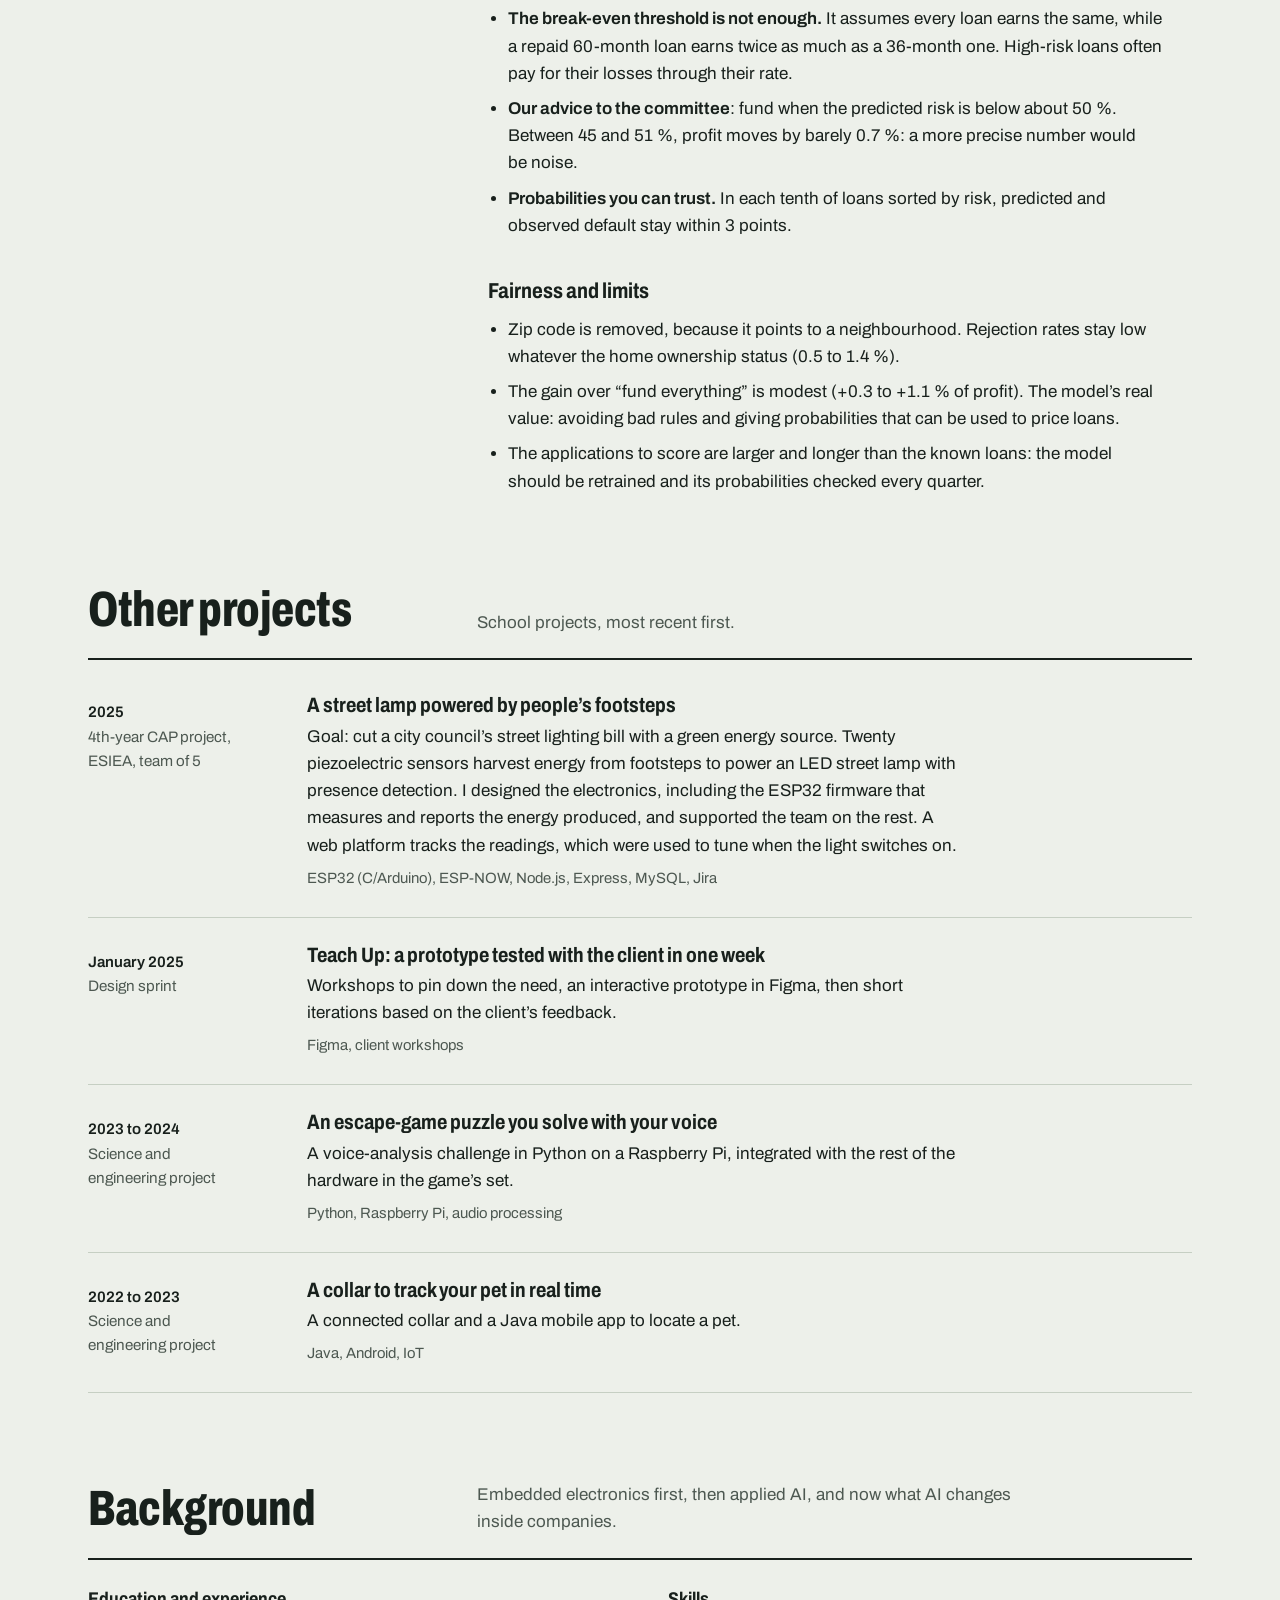
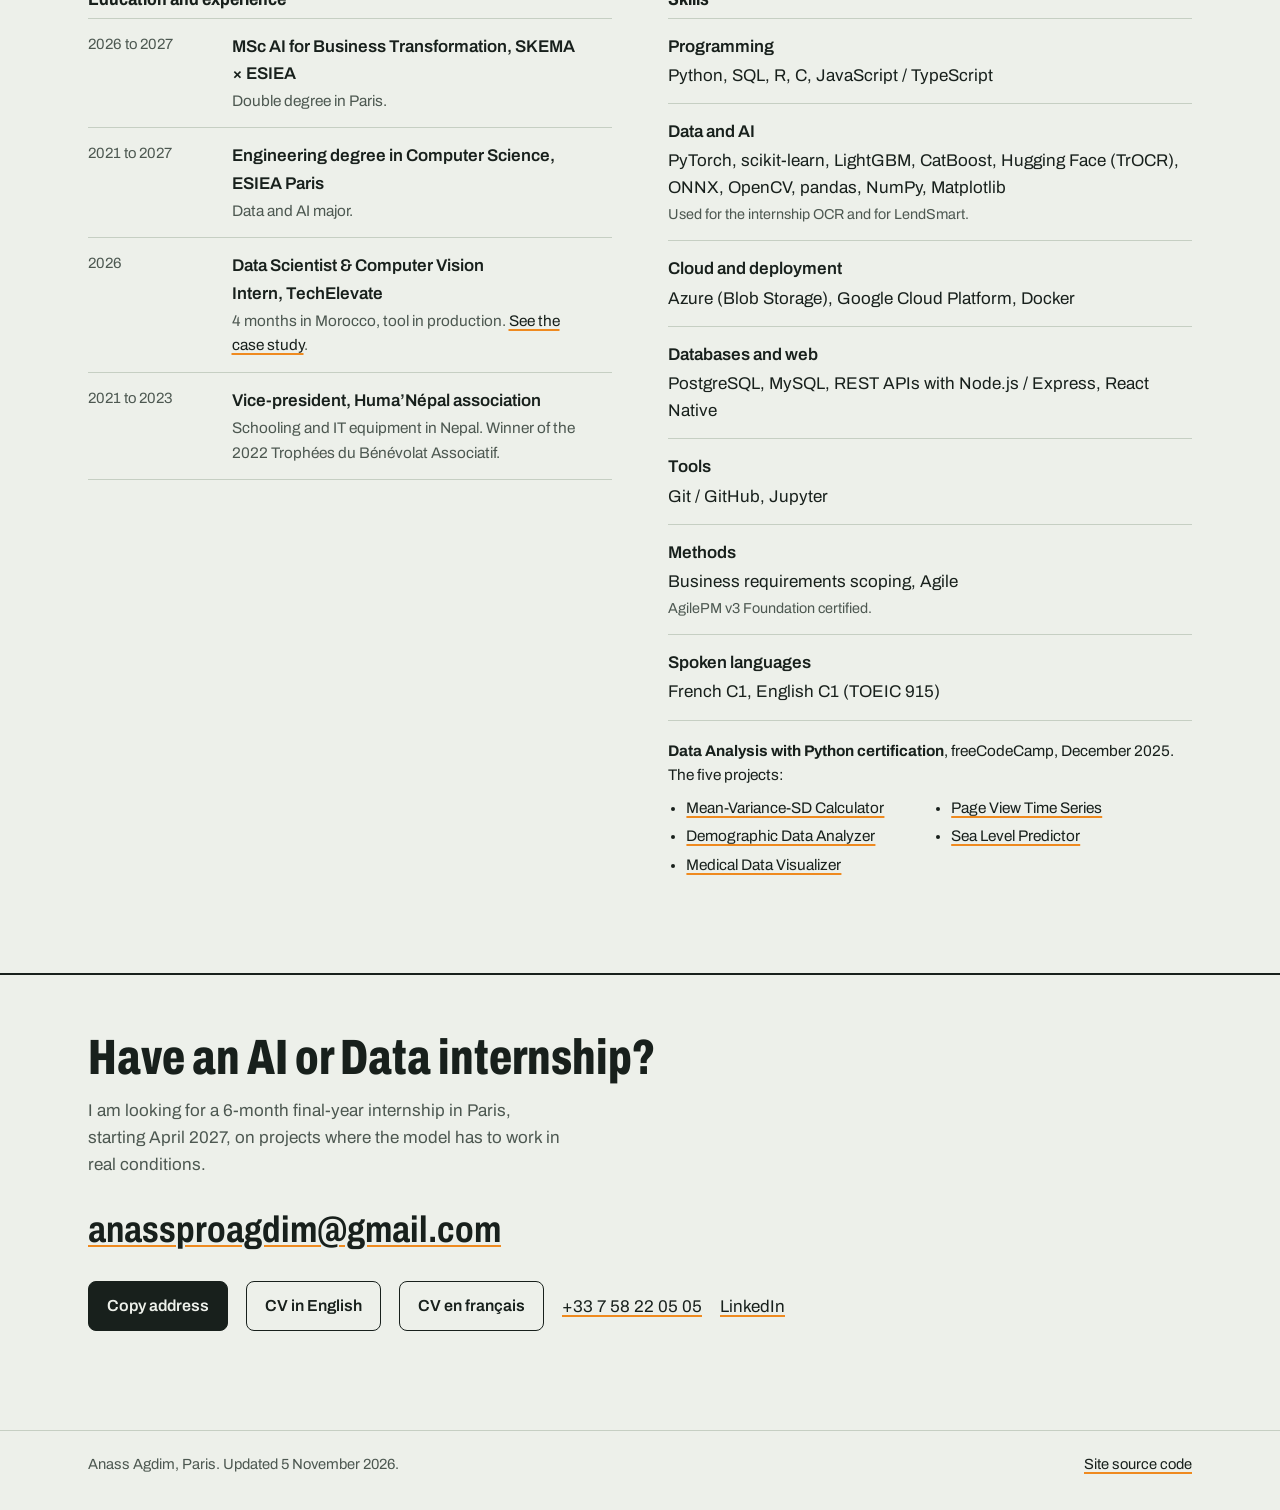
==== commit 96072ed2: "Ajout de l'étude de cas LendSmart, CV et portfolio alignés (stage dès avril 2027) - Nouvelle étude d" ====
--- a/en/index.html
+++ b/en/index.html
@@ -3,8 +3,8 @@
 <head>
   <meta charset="utf-8" />
   <meta name="viewport" content="width=device-width, initial-scale=1" />
-  <title>Anass Agdim | AI &amp; Data engineering student, looking for a final-year internship</title>
-  <meta name="description" content="Anass Agdim, AI and Data engineering student at ESIEA Paris, on a double degree with SKEMA’s MSc AIBT. Case study: an offline OCR that reads sheep and goat ear tags on a phone. Looking for a 6-month final-year internship from May 2027." />
+  <title>Anass Agdim | ESIEA × SKEMA engineering student, looking for a final-year AI / Data internship</title>
+  <meta name="description" content="Anass Agdim, engineering student at ESIEA Paris, on a double degree with SKEMA’s MSc AI for Business Transformation. Two case studies: an offline OCR that reads sheep and goat ear tags on a phone, and LendSmart, a credit-risk model that decides which loans to fund. Looking for a 6-month final-year AI / Data internship from April 2027." />
   <meta name="author" content="Anass Agdim" />
   <link rel="canonical" href="https://svvgth.github.io/AGDIM_Anass_Portfolio/en/" />
   <link rel="alternate" hreflang="fr" href="https://svvgth.github.io/AGDIM_Anass_Portfolio/" />
@@ -15,13 +15,13 @@
   <meta property="og:locale" content="en_GB" />
   <meta property="og:locale:alternate" content="fr_FR" />
   <meta property="og:site_name" content="Anass Agdim" />
-  <meta property="og:title" content="Anass Agdim, AI &amp; Data engineering student" />
+  <meta property="og:title" content="Anass Agdim, ESIEA × SKEMA engineering student" />
   <meta property="og:description" content="An OCR that reads sheep ear tags on a phone, with no network. Looking for a final-year AI / Data internship in Paris." />
   <meta property="og:url" content="https://svvgth.github.io/AGDIM_Anass_Portfolio/en/" />
   <meta property="og:image" content="https://svvgth.github.io/AGDIM_Anass_Portfolio/assets/og-en.png" />
   <meta property="og:image:width" content="1200" />
   <meta property="og:image:height" content="630" />
-  <meta property="og:image:alt" content="Anass Agdim, AI and Data engineering student. An orange ear tag whose number is read by the OCR." />
+  <meta property="og:image:alt" content="Anass Agdim, ESIEA × SKEMA engineering student. An orange ear tag whose number is read by the OCR." />
   <meta name="twitter:card" content="summary_large_image" />
 
   <meta name="theme-color" content="#edf0ea" media="(prefers-color-scheme: light)" />
@@ -36,7 +36,7 @@
     "@context": "https://schema.org",
     "@type": "Person",
     "name": "Anass Agdim",
-    "jobTitle": "AI & Data engineering student",
+    "jobTitle": "Engineering student",
     "url": "https://svvgth.github.io/AGDIM_Anass_Portfolio/en/",
     "email": "mailto:anassproagdim@gmail.com",
     "address": { "@type": "PostalAddress", "addressLocality": "Paris", "addressCountry": "FR" },
@@ -62,7 +62,7 @@
     <div class="wrap">
       <a class="me" href="#top">Anass Agdim</a>
       <nav aria-label="Main navigation">
-        <a href="#case-study">Case study</a>
+        <a href="#case-study">Case studies</a>
         <a href="#projects">Projects</a>
         <a href="#background">Background</a>
         <a href="#contact">Contact</a>
@@ -78,12 +78,12 @@
     <section class="hero" id="top" aria-labelledby="hero-name">
       <div class="wrap">
         <div>
-          <p class="avail">Looking for a final-year AI / Data internship in Paris, from May 2027</p>
+          <p class="avail">Looking for a final-year AI / Data internship in Paris, from April 2027</p>
           <h1 id="hero-name">Anass Agdim</h1>
-          <p class="lede">AI &amp; Data engineering student at ESIEA, on a double degree with SKEMA’s MSc AIBT.</p>
+          <p class="lede">5th-year engineering student at ESIEA, on a double degree with SKEMA’s MSc AI for Business Transformation.</p>
           <p class="sub">During my 4th-year internship, I built a reader that recognises the number on a sheep’s ear tag from a photo, directly on the field agent’s phone, with no network. <a href="#reader">Try the demo</a>.</p>
           <div class="actions">
-            <a class="btn solid" href="#case-study">Read the case study</a>
+            <a class="btn solid" href="#case-study">Read the case studies</a>
             <a class="btn" href="../assets/cv/CV_Anass_AGDIM_EN.pdf">Download the CV</a>
             <span class="quiet">
               <a href="https://www.linkedin.com/in/anass-agdim/" rel="noopener">LinkedIn</a>
@@ -143,45 +143,46 @@
     <section class="sec" id="case-study" aria-labelledby="case-title">
       <div class="wrap">
         <div class="sec-head">
-          <h2 id="case-title">Case study</h2>
-          <p>Reading an ear tag in under a second, with no network. Four months of internship, from the database to the phone.</p>
-        </div>
-
+          <h2 id="case-title">Case studies</h2>
+          <p>Two projects in detail: <a href="#ocr">reading ear tags on a phone</a>, my internship, and <a href="#lendsmart">LendSmart</a>, a model that decides which loans to fund.</p>
+        </div>
+
+        <h3 class="case-title" id="ocr"><span class="case-kicker">4th-year internship, TechElevate, 2026</span>Reading an ear tag in under a second, with no network</h3>
         <div class="case">
-          <aside class="fiche" aria-label="Project summary">
+          <aside class="fiche" aria-label="OCR project summary">
             <dl>
               <div><dt>Company</dt><dd>TechElevate <span>(Marrakech, Morocco)</span></dd></div>
               <div><dt>Client</dt><dd>ANOC<span>, Morocco’s national association of sheep and goat breeders</span></dd></div>
               <div><dt>Dates</dt><dd>April to August 2026</dd></div>
-              <div><dt>Users</dt><dd>~450 field agents</dd></div>
-              <div><dt>My role</dt><dd>AI and computer vision engineering intern<span>. I owned the reader end to end: data, model, compression, integration into the app.</span></dd></div>
+              <div><dt>Users</dt><dd>450 field agents<span>, tool in production</span></dd></div>
+              <div><dt>My role</dt><dd>Data Scientist &amp; Computer Vision Intern<span>. I owned the reader end to end: data, model, compression, integration into the app.</span></dd></div>
             </dl>
             <p class="stack">Python, PyTorch, Hugging Face (TrOCR), ONNX Runtime, PostgreSQL, Azure Blob Storage, React Native, Git and CI.</p>
           </aside>
 
           <div class="story">
             <div>
-              <h3>The problem</h3>
+              <h4>The problem</h4>
               <p>Every sheep and goat wears an ear tag with an 8-digit number on two lines. Agents copy it by hand into their phone, often in areas with no network. Typing mistakes end up in a database of 2.7 million records.</p>
               <p>The photos are small (375 × 500 pixels on median), taken in harsh sunlight, of dirty or faded tags held at every angle.</p>
             </div>
 
             <div>
-              <h3>Target and result</h3>
+              <h4>Target and result</h4>
               <table class="scoreboard">
                 <caption>The constraints set at the start, and what the delivered reader achieves.</caption>
                 <thead><tr><th scope="col">Criterion</th><th scope="col">Target</th><th scope="col">Result</th></tr></thead>
                 <tbody>
-                  <tr><th scope="row">Reading time</th><td class="target num">&lt; 3 s</td><td class="met num">0.3 to 0.7 s<small>measured on an Android phone</small></td></tr>
-                  <tr><th scope="row">Model size</th><td class="target num">&lt; 50 MB</td><td class="met num">30 MB<small>after ONNX export and quantization</small></td></tr>
+                  <tr><th scope="row">Reading time</th><td class="target num">&lt; 3 s</td><td class="met num">0.3 to 0.7 s<small>measured on an Android phone</small></td></tr>
+                  <tr><th scope="row">Model size</th><td class="target num">&lt; 50 MB</td><td class="met num">30 MB<small>after ONNX export and quantization</small></td></tr>
                   <tr><th scope="row">Connection</th><td class="target">none</td><td class="met">none</td></tr>
-                  <tr><th scope="row">Exact reads</th><td class="target num">0.90<small>i.e. 90 %</small></td><td class="missed num">0.74<span class="mark">missed</span><small>i.e. 74 %, gap explained below</small></td></tr>
+                  <tr><th scope="row">Exact reads</th><td class="target num">0.90<small>i.e. 90 %</small></td><td class="missed num">0.74<span class="mark">missed</span><small>i.e. 74 %, gap explained below</small></td></tr>
                 </tbody>
               </table>
             </div>
 
             <div>
-              <h3>Why 0.74 and not 0.90</h3>
+              <h4>Why 0.74 and not 0.90</h4>
               <figure class="gauge" aria-labelledby="gauge-cap">
                 <div class="gauge-track" aria-hidden="true">
                   <span class="gauge-fill" style="width:74%"></span>
@@ -190,38 +191,38 @@
                   <span class="gauge-mark m-ours" style="left:74%"><i></i><b>0.74</b><em>delivered model</em></span>
                 </div>
                 <div class="gauge-scale num" aria-hidden="true"><span>0</span><span>0.5</span><span>1</span></div>
-                <figcaption id="gauge-cap">Share of tags read with no error on the test set. Even the 230 to 280 MB model stays 12 points short of the target.</figcaption>
+                <figcaption id="gauge-cap">Share of tags read with no error on the test set. Even the 230 to 280 MB model stays 12 points short of the target.</figcaption>
               </figure>
               <p><strong>0.90 is the target set at kick-off</strong>, before anyone had looked at the photos: 90 tags out of 100 read with no error at all. <strong>0.74 is what the delivered model reaches</strong> on the test set: 74 tags out of 100. The 16-point gap comes from three things:</p>
               <ul>
-                <li><strong>The images, not the model size.</strong> The large model (TrOCR-base) only gets to 0.78. A heavier model does not close the gap, and it would not fit in the phone’s 50 MB budget anyway.</li>
+                <li><strong>The images, not the model size.</strong> The large model (TrOCR-base) only gets to 0.78. A heavier model does not close the gap, and it would not fit in the phone’s 50 MB budget anyway.</li>
                 <li><strong>Errors you cannot screen out in advance.</strong> Four errors out of five come from sharp photos. Filtering on sharpness is not enough to spot the tags that will be misread.</li>
                 <li><strong>What it means in the field.</strong> When it is unsure, the reader hands control back to the agent instead of writing a number. Much of the gap therefore turns into manual entries, not wrong numbers in the database.</li>
               </ul>
             </div>
 
             <div>
-              <h3>What I built</h3>
+              <h4>What I built</h4>
               <ol class="chain">
                 <li><b>Data</b><span>Extracted the images and the typed numbers from PostgreSQL and Azure Blob Storage, then cleaned them.</span></li>
                 <li><b>Model</b><span>Fine-tuned TrOCR with PyTorch, with the vocabulary cut down to the digits 0 to 9 so a 0 can never become an O.</span></li>
                 <li><b>Orientation</b><span>A small classifier straightens the photo before reading.</span></li>
-                <li><b>Compression</b><span>ONNX export, vocabulary pruning and INT8 quantization to fit in 30 MB.</span></li>
-                <li><b>Integration</b><span>Reading module inside the company’s React Native app, tested on a phone.</span></li>
+                <li><b>Compression</b><span>ONNX export, vocabulary pruning and INT8 quantization to fit in 30 MB.</span></li>
+                <li><b>Integration</b><span>Reading module inside the company’s React Native app, model deployed via Azure. The tool is in production with the 450 agents.</span></li>
               </ol>
             </div>
 
             <div>
-              <h3>The decisions that mattered</h3>
-              <ul>
-                <li><strong>The small model over the large one.</strong> TrOCR-base read 6 points better than TrOCR-small, but weighed 230 to 280 MB once quantized. I kept the small one (30 MB) to stay under the 50 MB limit.</li>
+              <h4>The decisions that mattered</h4>
+              <ul>
+                <li><strong>The small model over the large one.</strong> TrOCR-base read 6 points better than TrOCR-small, but weighed 230 to 280 MB once quantized. I kept the small one (30 MB) to stay under the 50 MB limit.</li>
                 <li><strong>No horizontal flips</strong> during data augmentation, so the model never learns to reverse the digit order.</li>
                 <li><strong>Write only when the reader is sure.</strong> A doubtful reading goes back to the agent instead of being saved, because a wrong number in the database costs more than a manual entry.</li>
               </ul>
             </div>
 
             <div>
-              <h3>What only the field revealed</h3>
+              <h4>What only the field revealed</h4>
               <ul>
                 <li><strong>Thresholds that filtered nothing.</strong> The app compared the model’s confidence to thresholds of 0.3, 0.5 and 0.85. Our confidences range from 0.89 to 0.99, so a wrong reading passed with two green ticks. I replaced those thresholds with a criterion built for our reader, covered by 169 tests.</li>
                 <li><strong>The upside-down tag.</strong> Read at 180°, a tag gives the two lines swapped, with the same confidence as the right reading. The first digit follows the national numbering plan: by taking its real frequency into account, the reader picks the right order.</li>
@@ -230,7 +231,7 @@
             </div>
 
             <div>
-              <h3>Limits and next steps</h3>
+              <h4>Limits and next steps</h4>
               <ul>
                 <li>A single wrong digit can still pass every confidence check: that is the main remaining risk.</li>
                 <li>Next: a lightweight detector (YOLO nano type) to isolate the tag before reading, more labelled images, and trying more recent OCR models.</li>
@@ -238,11 +239,91 @@
             </div>
 
             <div>
-              <h3>Making the code reliable</h3>
+              <h4>Making the code reliable</h4>
               <ul>
                 <li>Nine different metric calculations merged into a single module, with an equality check on 40,000 real rows.</li>
-                <li>An undeclared INTERNET permission removed: it came from a third-party dependency, found in the Android logs.</li>
+                <li>A privacy flaw fixed: an undeclared INTERNET permission, inherited from a third-party library and found in the Android logs.</li>
                 <li>A slow test suite fixed, CI widened, and the project’s invariants written down.</li>
+              </ul>
+            </div>
+          </div>
+        </div>
+
+        <h3 class="case-title" id="lendsmart"><span class="case-kicker">Machine learning project, ESIEA, 2026</span>LendSmart: which loans should we fund?</h3>
+        <div class="case">
+          <aside class="fiche" aria-label="LendSmart project summary">
+            <dl>
+              <div><dt>Setting</dt><dd>Machine learning course <span>(AI-INF5008), ESIEA</span></dd></div>
+              <div><dt>Team</dt><dd>Two of us<span>, with Melek Chaari</span></dd></div>
+              <div><dt>Data</dt><dd>35,918 Lending Club loans <span>(2007 to 2011), 6,617 applications to score</span></dd></div>
+              <div><dt>Result</dt><dd>2nd on the Kaggle public leaderboard <span>at submission</span></dd></div>
+            </dl>
+            <p class="stack">Python, pandas, scikit-learn, LightGBM, CatBoost, TF-IDF, Matplotlib, Jupyter.</p>
+          </aside>
+
+          <div class="story">
+            <div>
+              <h4>The problem</h4>
+              <p>The LendSmart fund has to decide, for each loan application, whether to fund it. Our model gives a probability of default; the investment committee turns it into a yes or a no.</p>
+              <p>The two mistakes do not cost the same. Funding a loan that defaults loses about 43 % of the amount; turning down a loan that would have been repaid only gives up about 19 %. <strong>A default therefore costs 2.3 times more than a good loan turned down.</strong></p>
+            </div>
+
+            <div>
+              <h4>The trap: columns that already know the ending</h4>
+              <p>Some columns only exist after the loan is granted: repayments, recoveries, date of last payment. The <i>recoveries</i> column alone reaches an AUC of 0.994, while the full model tops out around 0.71. That is the alarm bell.</p>
+              <ul>
+                <li><strong>11 columns removed</strong>, found from the data: 100 % empty in the applications to score, or constant. The notebook stops if that list ever stops matching.</li>
+                <li><strong>Two hidden leaks</strong>: the instalment was computed on the amount finally funded, so we recomputed it on the amount requested; the grade duplicated the sub-grade.</li>
+                <li><strong>Blanks that mean “never”</strong>: a borrower with no known delinquency has no date of last delinquency. Instead of a misleading median, a “never” flag and a value older than any observed.</li>
+              </ul>
+            </div>
+
+            <div>
+              <h4>Validate the way it will be used</h4>
+              <p>Every application to score comes after the known loans, and the default rate moved: 26 % in 2007, around 14 % from 2009. So we train on every loan up to a date and validate on the next quarter, three times (Q1, Q2 and Q3 2011). A random split would flatter the model, since it would learn from 2011 to predict 2010. Every choice is made on this validation, never on the Kaggle leaderboard.</p>
+            </div>
+
+            <div>
+              <h4>The model, in four steps</h4>
+              <p>The interest rate alone ranks loans with an AUC of 0.668. Rule set before starting: an idea is kept only if the mean AUC goes up and no quarter goes down.</p>
+              <ol class="chain">
+                <li><b>Baseline, 0.7085</b><span>Logistic regression and gradient boosting on 29 features, including loan-to-income ratios: $10,000 weighs heavily on a $30,000 income, lightly on $150,000.</span></li>
+                <li><b>The borrower’s own words, 0.7101</b><span>Job title and loan title in TF-IDF: “university” or “medical center” lower the risk, “bills” or “tax” raise it.</span></li>
+                <li><b>Separate texts and LightGBM, 0.7139</b><span>3- to 5-letter pieces to catch typos, 2007 and 2008 loans counted at half weight, LightGBM instead of plain gradient boosting.</span></li>
+                <li><b>CatBoost as a third voice, 0.7160</b><span>CatBoost reads each whole job title as a category. Final blend: 37.5 % logistic, 37.5 % LightGBM, 25 % CatBoost.</span></li>
+              </ol>
+              <p style="margin-top:14px">The public Kaggle score went up at every step, from 0.7035 to 0.7098. About thirty other ideas were rejected by the same rule.</p>
+            </div>
+
+            <div>
+              <h4>From score to decision</h4>
+              <figure class="profit" aria-labelledby="profit-cap">
+                <figcaption id="profit-cap">Realised profit of each rule on Q3 2011 (5,876 loans), a quarter none of the rules had seen.</figcaption>
+                <table>
+                  <thead class="sr"><tr><th scope="col">Funding rule</th><th scope="col">Realised profit</th></tr></thead>
+                  <tbody>
+                    <tr><th scope="row">Fund everything<small>reference, 100 % of loans</small></th><td><span class="pbar" style="--v:.989"></span><span class="pval">$8.28M</span></td></tr>
+                    <tr><th scope="row">Grades A and B only<small>the “safe” rule</small></th><td><span class="pbar" style="--v:.408"></span><span class="pval">$3.42M<em>−59 %</em></span></td></tr>
+                    <tr><th scope="row">Risk below 30.6 %<small>break-even from the brief’s averages</small></th><td><span class="pbar" style="--v:.924"></span><span class="pval">$7.74M<em>−7 %</em></span></td></tr>
+                    <tr><th scope="row">Risk below 49 %<small>threshold chosen on Q1 and Q2</small></th><td><span class="pbar" style="--v:.998"></span><span class="pval">$8.36M</span></td></tr>
+                    <tr class="best"><th scope="row">Positive expected return<small>computed loan by loan, recommended</small></th><td><span class="pbar" style="--v:1"></span><span class="pval">$8.38M</span></td></tr>
+                  </tbody>
+                </table>
+              </figure>
+              <ul>
+                <li><strong>Choose and judge on different quarters.</strong> The threshold is chosen on Q1 and Q2 and judged on Q3: choosing and judging on the same quarter would be like picking lottery numbers after the draw.</li>
+                <li><strong>The break-even threshold is not enough.</strong> It assumes every loan earns the same, while a repaid 60-month loan earns twice as much as a 36-month one. High-risk loans often pay for their losses through their rate.</li>
+                <li><strong>Our advice to the committee</strong>: fund when the predicted risk is below about 50 %. Between 45 and 51 %, profit moves by barely 0.7 %: a more precise number would be noise.</li>
+                <li><strong>Probabilities you can trust.</strong> In each tenth of loans sorted by risk, predicted and observed default stay within 3 points.</li>
+              </ul>
+            </div>
+
+            <div>
+              <h4>Fairness and limits</h4>
+              <ul>
+                <li>Zip code is removed, because it points to a neighbourhood. Rejection rates stay low whatever the home ownership status (0.5 to 1.4 %).</li>
+                <li>The gain over “fund everything” is modest (+0.3 to +1.1 % of profit). The model’s real value: avoiding bad rules and giving probabilities that can be used to price loans.</li>
+                <li>The applications to score are larger and longer than the known loans: the model should be retrained and its probabilities checked every quarter.</li>
               </ul>
             </div>
           </div>
@@ -259,10 +340,10 @@
         </div>
         <ul class="rows">
           <li class="row">
-            <p class="when"><b>2025 to 2026</b>4th-year CAP project, ESIEA</p>
+            <p class="when"><b>2025</b>4th-year CAP project, ESIEA, team of 5</p>
             <div>
               <h3>A street lamp powered by people’s footsteps</h3>
-              <p>Twenty piezoelectric sensors harvest energy from footsteps to power an LED street lamp with presence detection. I wrote the ESP32 firmware that measures and reports the energy produced, then the monitoring platform with a dashboard, alerts and history. The measurements were used to tune when the light switches on.</p>
+              <p>Goal: cut a city council’s street lighting bill with a green energy source. Twenty piezoelectric sensors harvest energy from footsteps to power an LED street lamp with presence detection. I designed the electronics, including the ESP32 firmware that measures and reports the energy produced, and supported the team on the rest. A web platform tracks the readings, which were used to tune when the light switches on.</p>
               <p class="tools">ESP32 (C/Arduino), ESP-NOW, Node.js, Express, MySQL, Jira</p>
             </div>
           </li>
@@ -307,9 +388,8 @@
             <h3>Education and experience</h3>
             <ol class="path">
               <li><time>2026 to 2027</time><div><b>MSc AI for Business Transformation, SKEMA × ESIEA</b><p>Double degree in Paris.</p></div></li>
-              <li><time>2021 to 2027</time><div><b>Engineering degree (Diplôme d’ingénieur), ESIEA Paris</b><p>Major in Artificial Intelligence &amp; Data Science.</p></div></li>
-              <li><time>2026</time><div><b>AI and computer vision engineering intern, TechElevate</b><p>4 months in Morocco. <a href="#case-study">See the case study</a>.</p></div></li>
-              <li><time>2024</time><div><b>Crew member, McDonald’s</b><p>Kitchen service, hygiene and quality procedures.</p></div></li>
+              <li><time>2021 to 2027</time><div><b>Engineering degree in Computer Science, ESIEA Paris</b><p>Data and AI major.</p></div></li>
+              <li><time>2026</time><div><b>Data Scientist &amp; Computer Vision Intern, TechElevate</b><p>4 months in Morocco, tool in production. <a href="#ocr">See the case study</a>.</p></div></li>
               <li><time>2021 to 2023</time><div><b>Vice-president, Huma’Népal association</b><p>Schooling and IT equipment in Nepal. Winner of the 2022 Trophées du Bénévolat Associatif.</p></div></li>
             </ol>
           </div>
@@ -317,11 +397,13 @@
           <div id="skills">
             <h3>Skills</h3>
             <dl class="skills">
-              <div><dt>Languages</dt><dd>Python (advanced), SQL, C, JavaScript / TypeScript (intermediate), R, Java (basic)</dd></div>
-              <div><dt>AI and vision</dt><dd>PyTorch, Hugging Face Transformers, TrOCR, ONNX, OpenCV, quantization<small>Used during the internship, from training to mobile export.</small></dd></div>
-              <div><dt>Data</dt><dd>PostgreSQL, MySQL, pandas, NumPy, Matplotlib<small>2.7 M records during the internship, energy measurements for the CAP project.</small></dd></div>
-              <div><dt>Deployment and cloud</dt><dd>Docker, Azure Blob Storage, Google Cloud Platform, REST APIs, Git / GitHub, React Native</dd></div>
-              <div><dt>Spoken languages</dt><dd>French C1, English C1 (TOEIC 915), Arabic native</dd></div>
+              <div><dt>Programming</dt><dd>Python, SQL, R, C, JavaScript / TypeScript</dd></div>
+              <div><dt>Data and AI</dt><dd>PyTorch, scikit-learn, LightGBM, CatBoost, Hugging Face (TrOCR), ONNX, OpenCV, pandas, NumPy, Matplotlib<small>Used for the internship OCR and for LendSmart.</small></dd></div>
+              <div><dt>Cloud and deployment</dt><dd>Azure (Blob Storage), Google Cloud Platform, Docker</dd></div>
+              <div><dt>Databases and web</dt><dd>PostgreSQL, MySQL, REST APIs with Node.js / Express, React Native</dd></div>
+              <div><dt>Tools</dt><dd>Git / GitHub, Jupyter</dd></div>
+              <div><dt>Methods</dt><dd>Business requirements scoping, Agile<small>AgilePM v3 Foundation certified.</small></dd></div>
+              <div><dt>Spoken languages</dt><dd>French C1, English C1 (TOEIC 915)</dd></div>
             </dl>
             <div class="fcc">
               <b>Data Analysis with Python certification</b>, freeCodeCamp, December 2025. The five projects:
@@ -342,7 +424,7 @@
     <section class="contact" id="contact" aria-labelledby="contact-title">
       <div class="wrap">
         <h2 id="contact-title">Have an AI or Data internship?</h2>
-        <p>I am looking for a 6-month final-year internship in Paris, starting May 2027, on projects where the model has to work in real conditions.</p>
+        <p>I am looking for a 6-month final-year internship in Paris, starting April 2027, on projects where the model has to work in real conditions.</p>
         <a class="mail" href="mailto:anassproagdim@gmail.com">anassproagdim@gmail.com</a>
         <div class="actions">
           <button class="btn solid" type="button" id="copy" data-email="anassproagdim@gmail.com">Copy address</button>
@@ -360,7 +442,7 @@
 
   <footer>
     <div class="wrap">
-      <span>Anass Agdim, Paris. Updated 11 October 2026.</span>
+      <span>Anass Agdim, Paris. Updated 5 November 2026.</span>
       <a href="https://github.com/SvvGTH/AGDIM_Anass_Portfolio" rel="noopener">Site source code</a>
     </div>
   </footer>
--- a/assets/site.css
+++ b/assets/site.css
@@ -143,6 +143,11 @@
 @media (max-width: 760px){ .sec-head{ grid-template-columns: 1fr; gap: 10px; } .sec{ padding-top: 64px; } }
 
 /* ---------- Case study ---------- */
+.case-title{ margin-top: 48px; font-size: clamp(1.6rem, 3.2vw, 2.2rem); font-weight: 800; font-stretch: 74%; letter-spacing: -.01em; scroll-margin-top: 76px; }
+.case-title + .case{ margin-top: 20px; }
+.case-kicker{ display: block; font-size: .95rem; font-weight: 500; font-stretch: 100%; color: var(--muted); margin-bottom: 4px; letter-spacing: 0; }
+.case + .case-title{ margin-top: 88px; padding-top: 40px; border-top: 1px solid var(--rule); }
+.sec-head p a{ color: var(--ink); }
 .case{ display: grid; grid-template-columns: minmax(0, 1fr) minmax(0, 2fr); gap: 32px 48px; margin-top: 34px; }
 @media (max-width: 920px){ .case{ grid-template-columns: 1fr; } }
 .fiche{ align-self: start; position: sticky; top: 84px; }
@@ -154,8 +159,8 @@
 .fiche .stack{ margin-top: 20px; color: var(--muted); font-size: .95rem; }
 
 .story > * + *{ margin-top: 40px; }
-.story h3{ font-size: 1.45rem; font-weight: 700; font-stretch: 82%; }
-.story h3 + p, .story h3 + ul, .story h3 + ol, .story h3 + div{ margin-top: 12px; }
+.story h4{ margin: 0; font-size: 1.35rem; font-weight: 700; font-stretch: 82%; line-height: 1.15; text-wrap: balance; }
+.story h4 + p, .story h4 + ul, .story h4 + ol, .story h4 + div, .story h4 + figure{ margin-top: 12px; }
 .story p + p{ margin-top: 12px; }
 .story p, .story li{ max-width: var(--read); }
 .story ul{ padding-left: 1.2em; }
@@ -257,3 +262,22 @@
 .lang{ flex: none; font-weight: 600; font-size: .95rem; text-decoration: none; color: var(--ink); padding: 8px 10px; border: 1px solid var(--rule); border-radius: 8px; background: var(--raised); }
 .lang:hover{ border-color: var(--ink); }
 @media (max-width: 780px){ .lang{ margin-left: auto; } .lang + .theme{ margin-left: 0; } }
+
+/* Barres de profit (étude LendSmart) */
+:root{ --bar-hi: #c76b0c; --bar-lo: #77827a; }
+@media (prefers-color-scheme: dark){ :root:not([data-theme="light"]){ --bar-hi: #d9781a; --bar-lo: #76837b; } }
+:root[data-theme="dark"]{ --bar-hi: #d9781a; --bar-lo: #76837b; }
+.profit{ margin: 14px 0 18px; max-width: 720px; }
+.profit figcaption{ color: var(--muted); font-size: .93rem; margin-bottom: 10px; max-width: 62ch; }
+.profit table{ width: 100%; border-collapse: collapse; }
+.profit .sr{ position: absolute; width: 1px; height: 1px; overflow: hidden; clip: rect(0 0 0 0); white-space: nowrap; }
+.profit tr{ display: grid; grid-template-columns: minmax(0, 15em) minmax(0, 1fr); gap: 4px 18px; align-items: center; padding: 10px 0; border-bottom: 1px solid var(--rule); }
+.profit tbody th{ text-align: left; font-weight: 500; line-height: 1.35; }
+.profit tbody th small{ display: block; color: var(--muted); font-size: .875rem; font-weight: 400; }
+.profit td{ display: flex; align-items: center; gap: 10px; min-width: 0; }
+.profit .pbar{ flex: none; height: 16px; width: calc(var(--v) * (100% - 7.5em)); border-radius: 0 4px 4px 0; background: var(--bar-lo); }
+.profit .best .pbar{ background: var(--bar-hi); }
+.profit .pval{ font-weight: 700; font-stretch: 80%; font-size: 1.1rem; white-space: nowrap; font-variant-numeric: tabular-nums; }
+.profit .pval em{ font-style: normal; font-weight: 500; font-stretch: 100%; font-size: .875rem; color: var(--muted); margin-left: 4px; }
+.profit .best th{ font-weight: 650; }
+@media (max-width: 600px){ .profit tr{ grid-template-columns: 1fr; } }
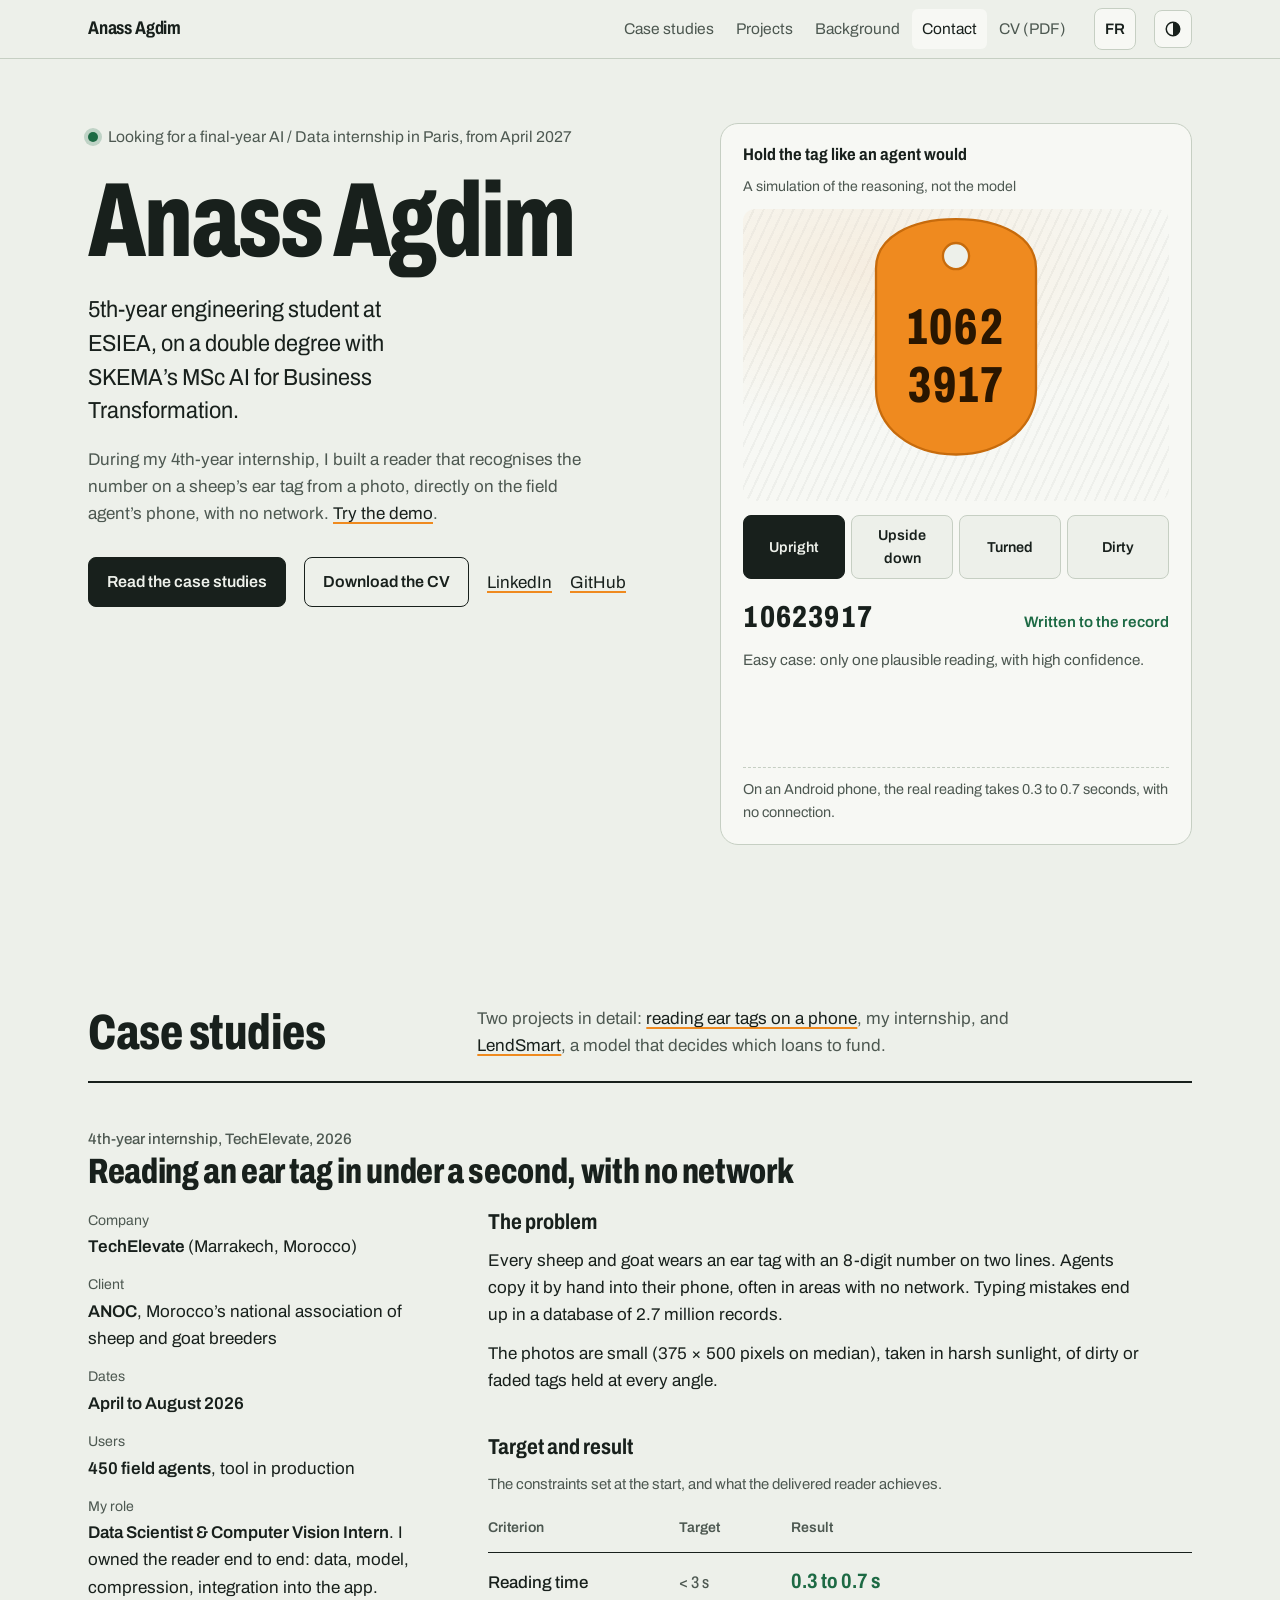
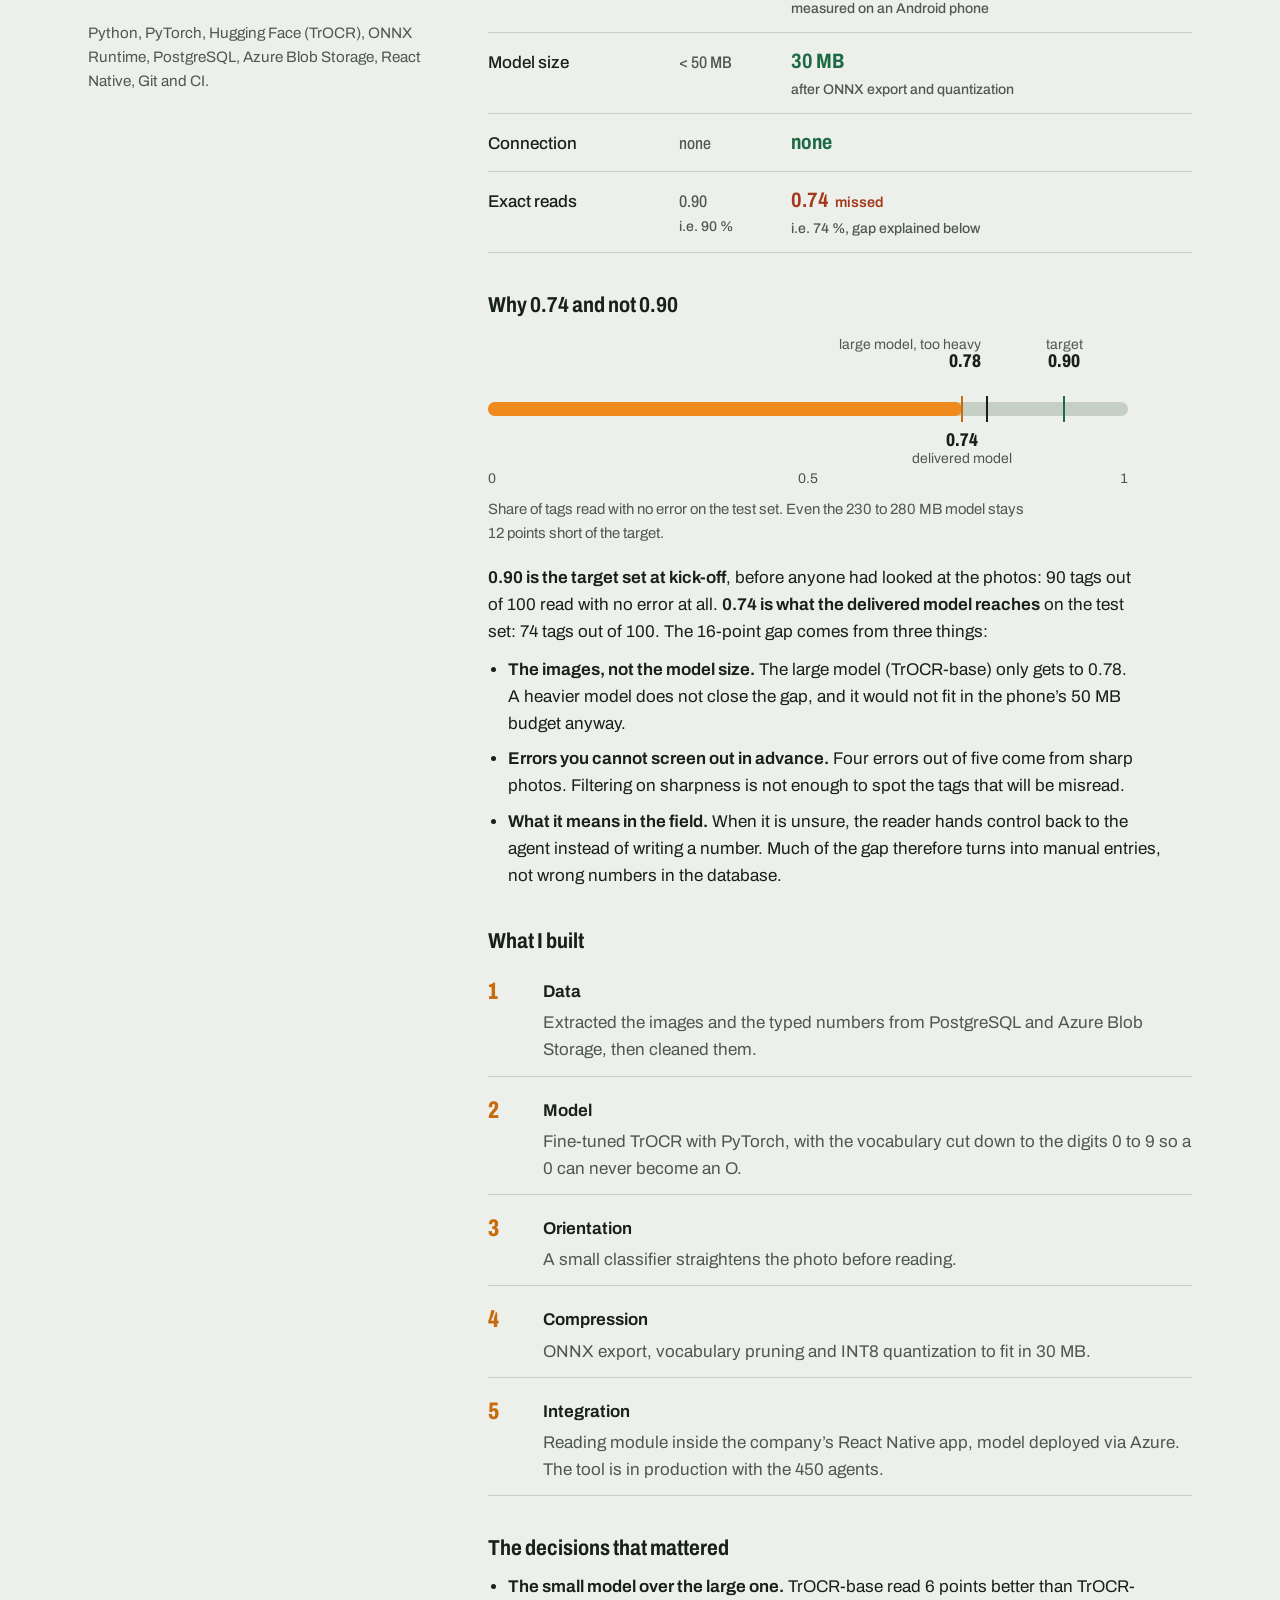
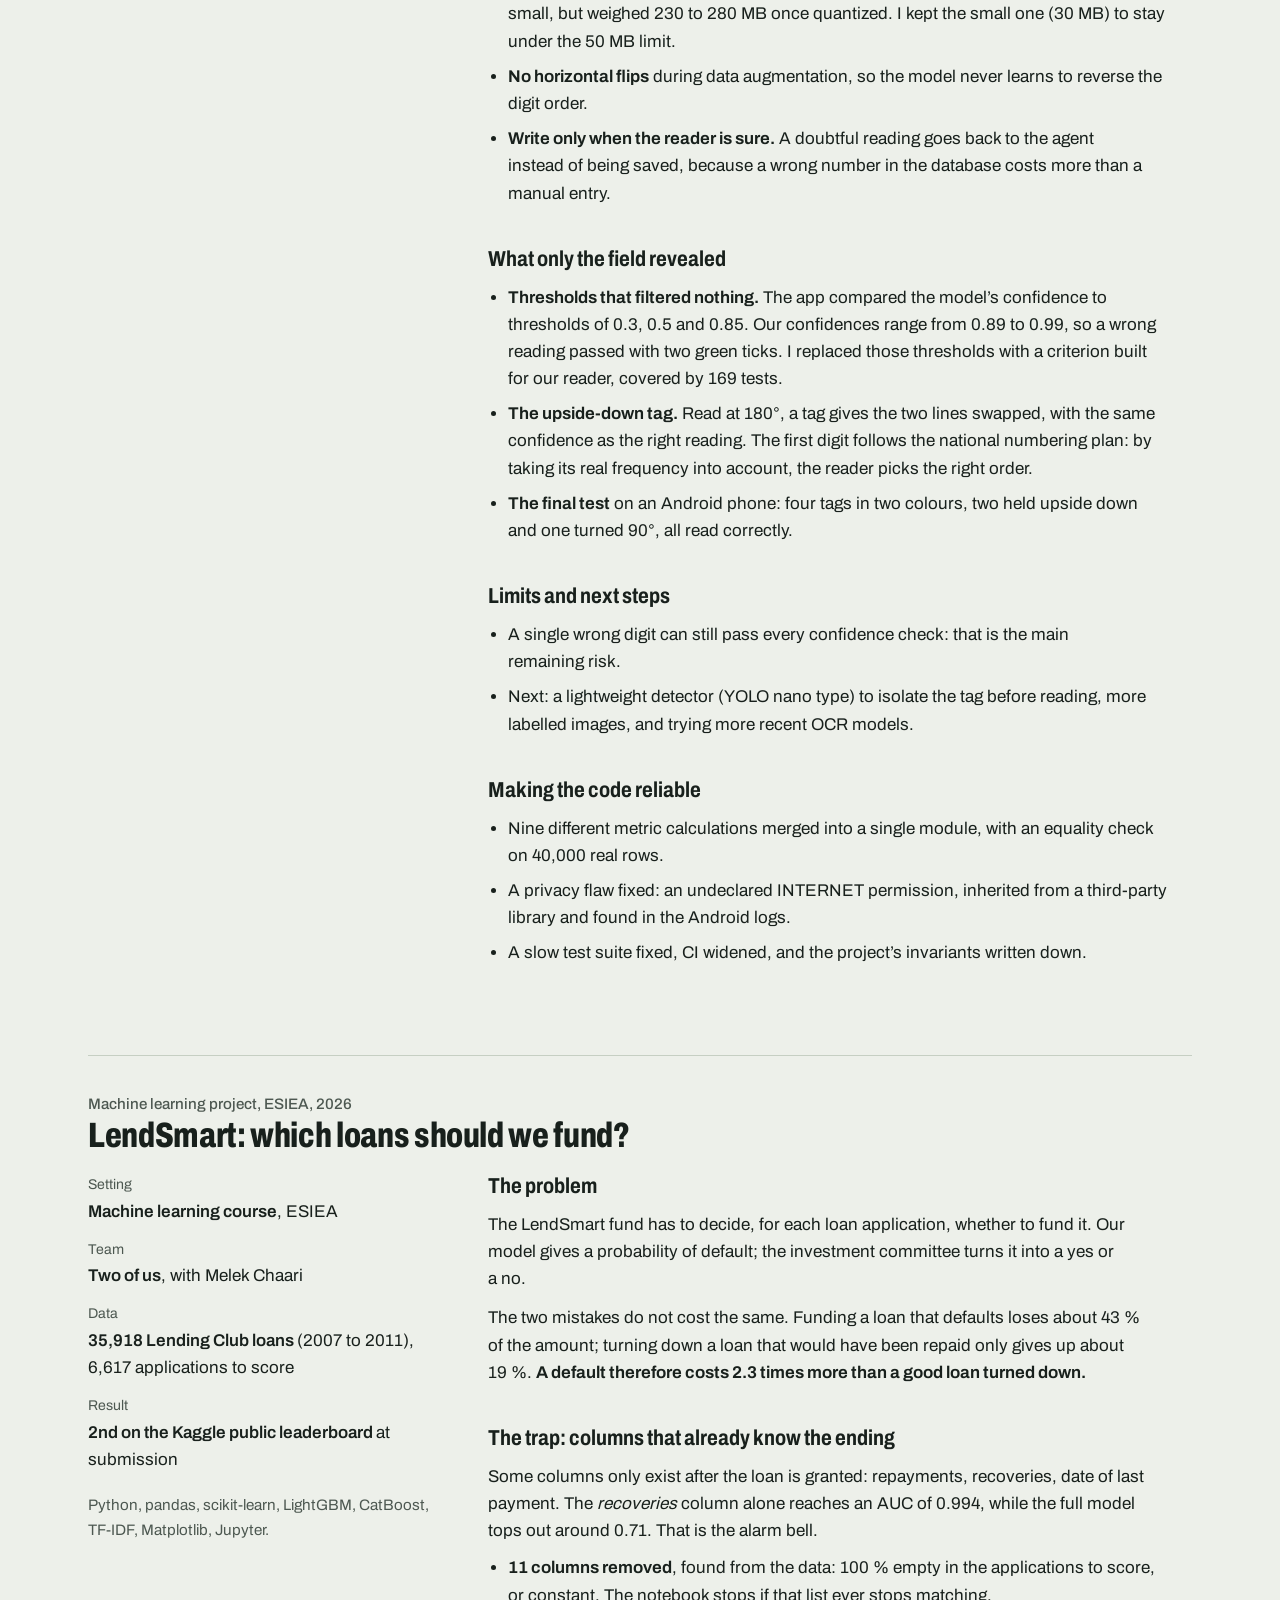
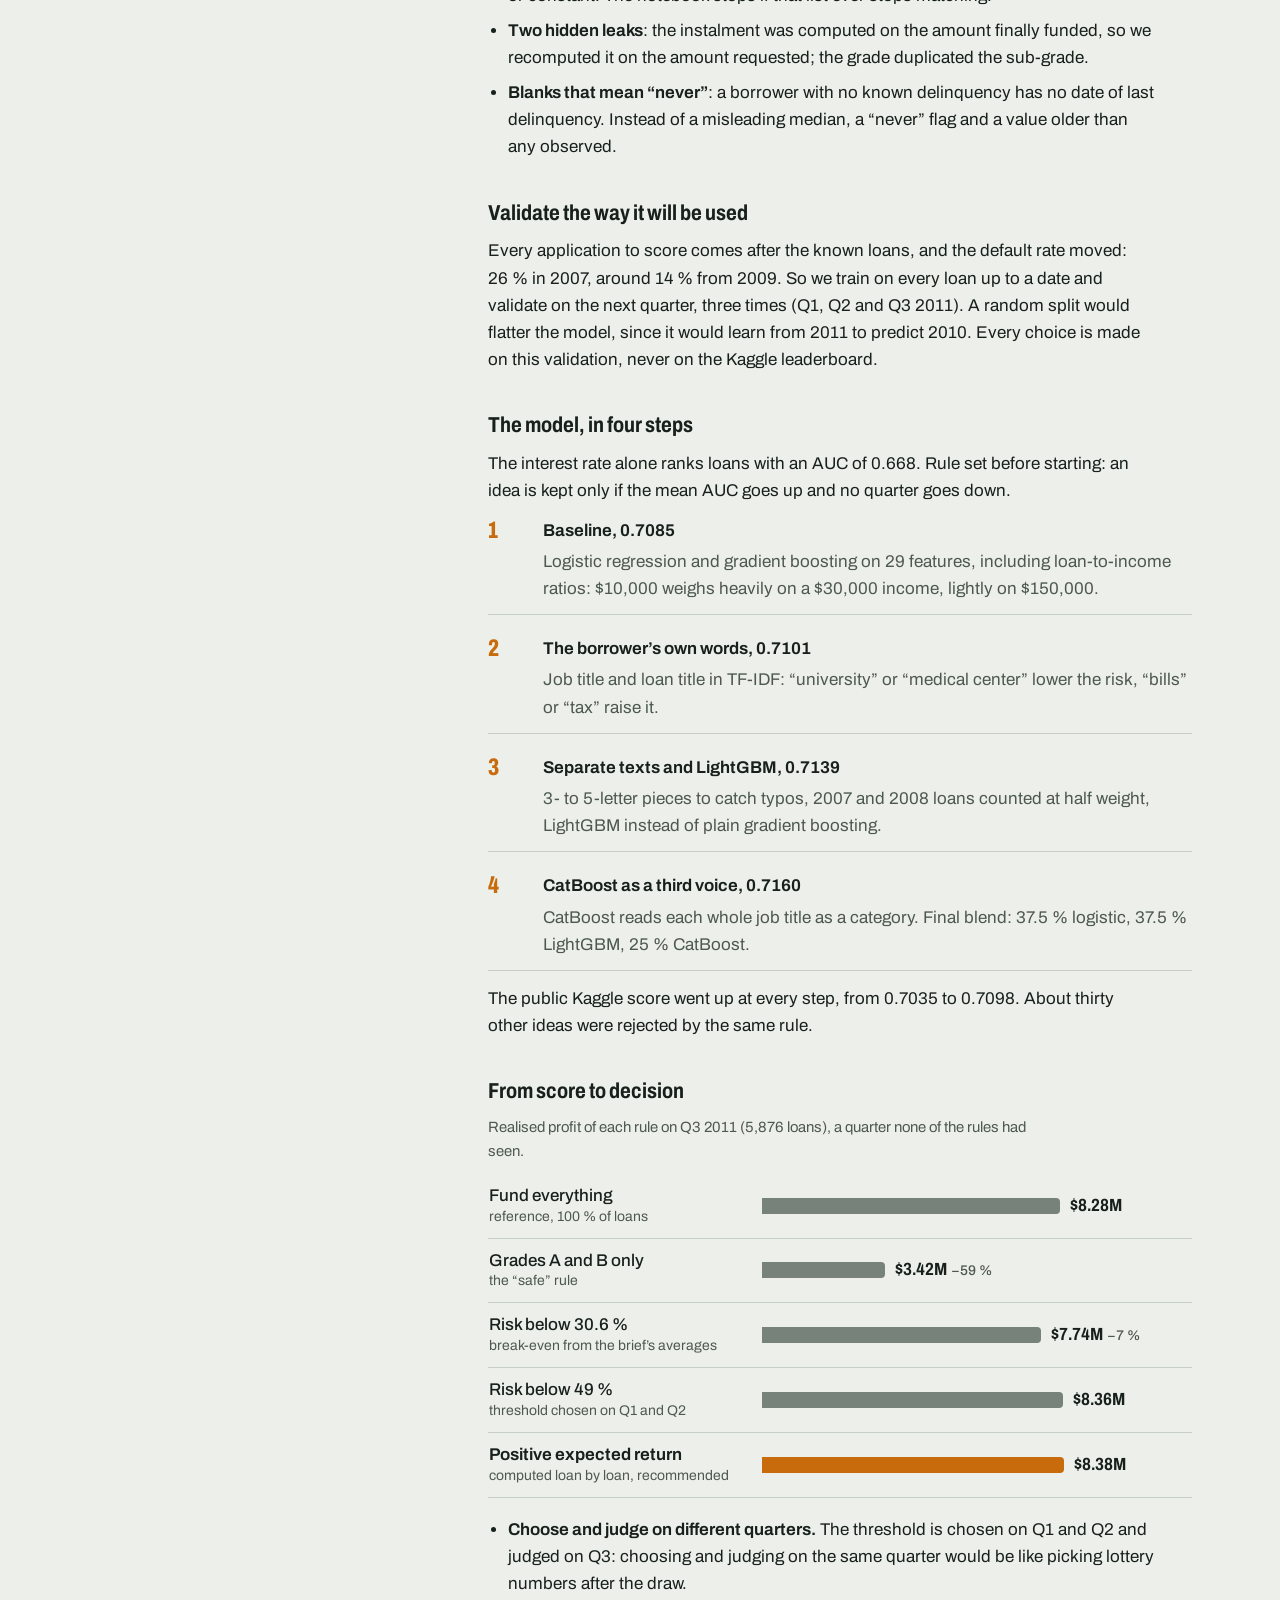
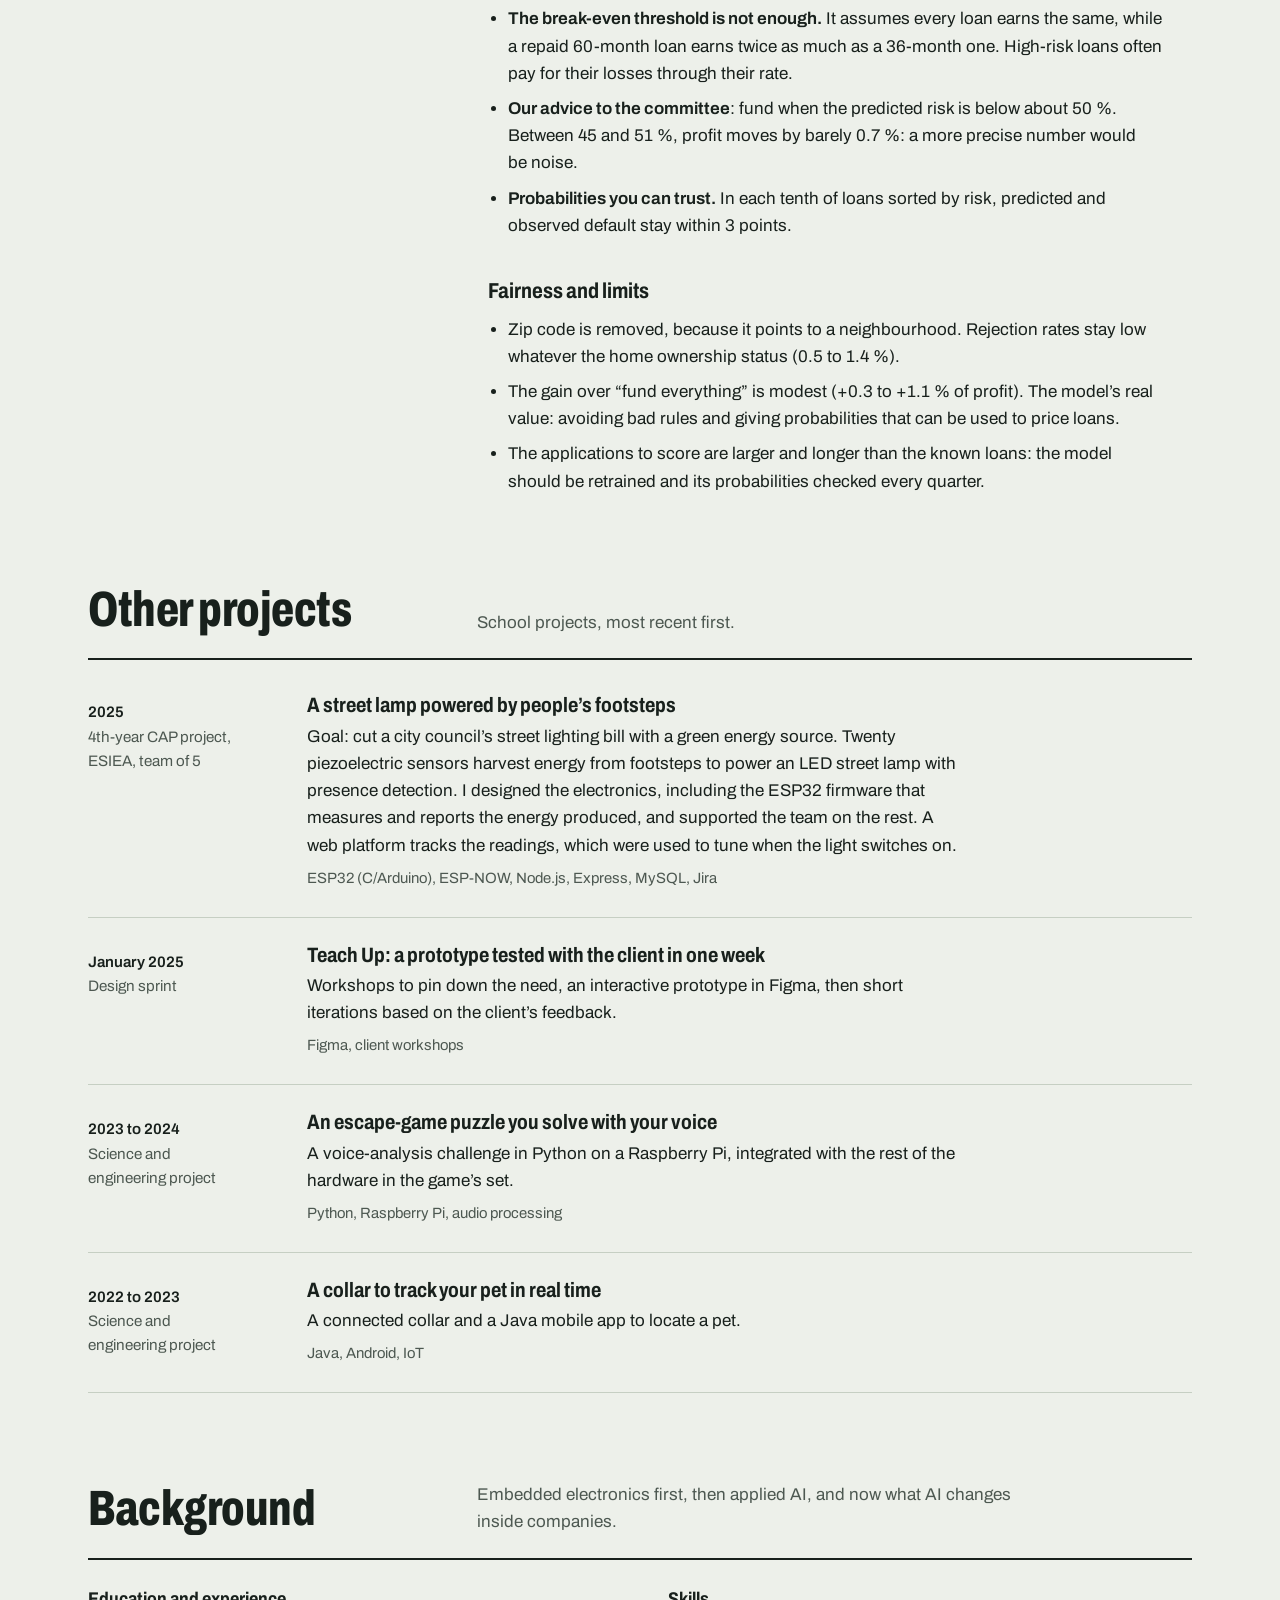
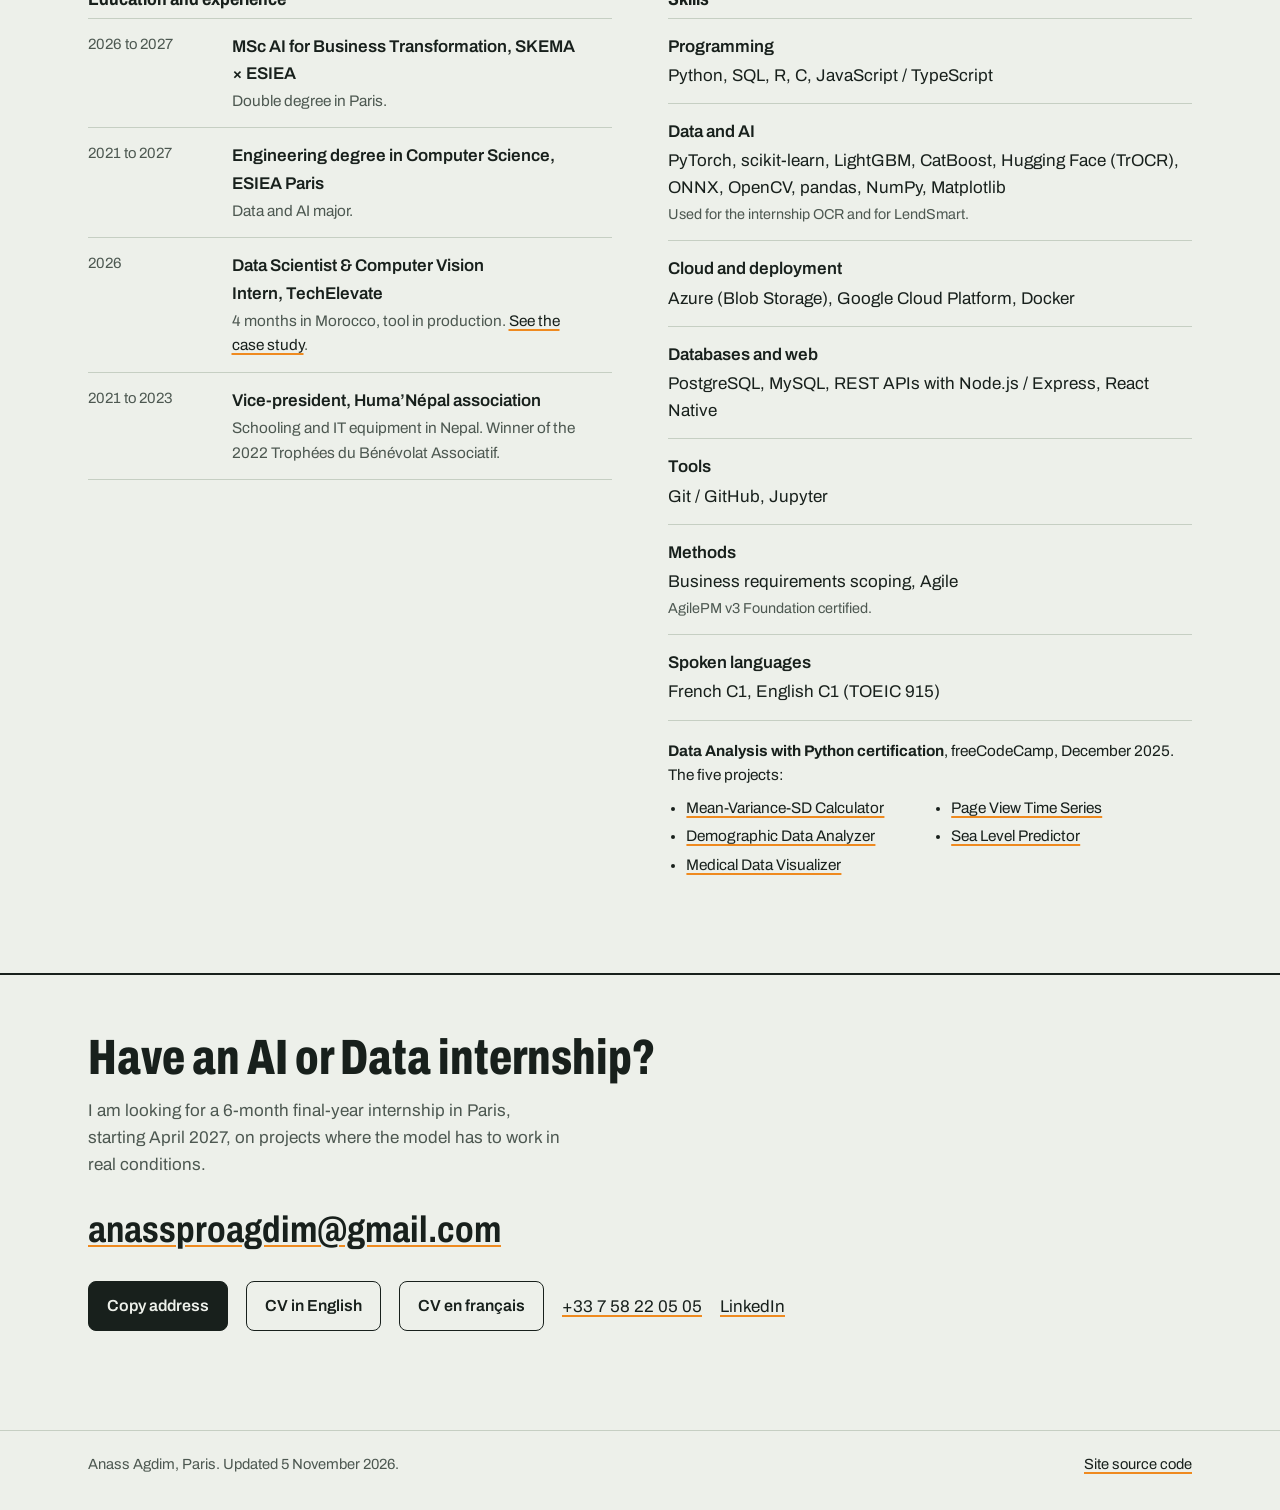
==== commit def99eaf: "Retrait du code du cours dans la fiche LendSmart" ====
--- a/en/index.html
+++ b/en/index.html
@@ -253,7 +253,7 @@
         <div class="case">
           <aside class="fiche" aria-label="LendSmart project summary">
             <dl>
-              <div><dt>Setting</dt><dd>Machine learning course <span>(AI-INF5008), ESIEA</span></dd></div>
+              <div><dt>Setting</dt><dd>Machine learning course<span>, ESIEA</span></dd></div>
               <div><dt>Team</dt><dd>Two of us<span>, with Melek Chaari</span></dd></div>
               <div><dt>Data</dt><dd>35,918 Lending Club loans <span>(2007 to 2011), 6,617 applications to score</span></dd></div>
               <div><dt>Result</dt><dd>2nd on the Kaggle public leaderboard <span>at submission</span></dd></div>
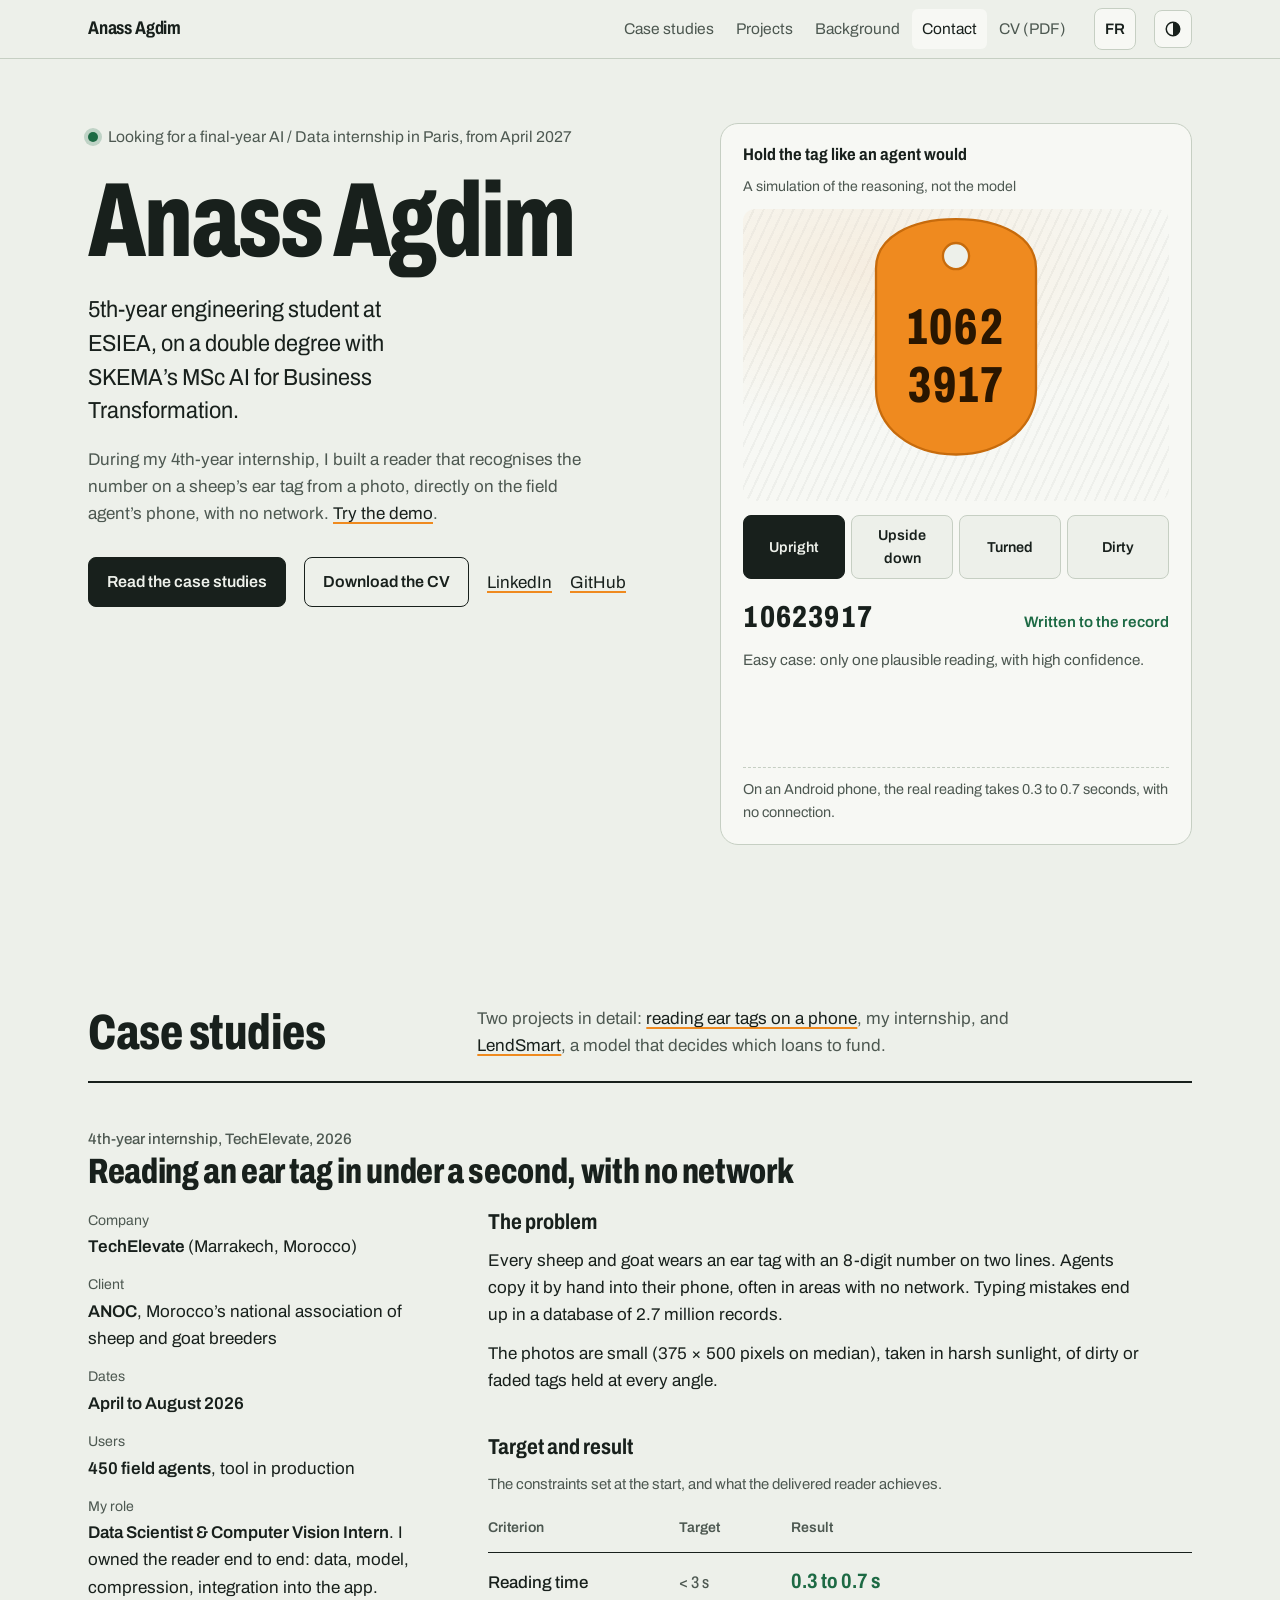
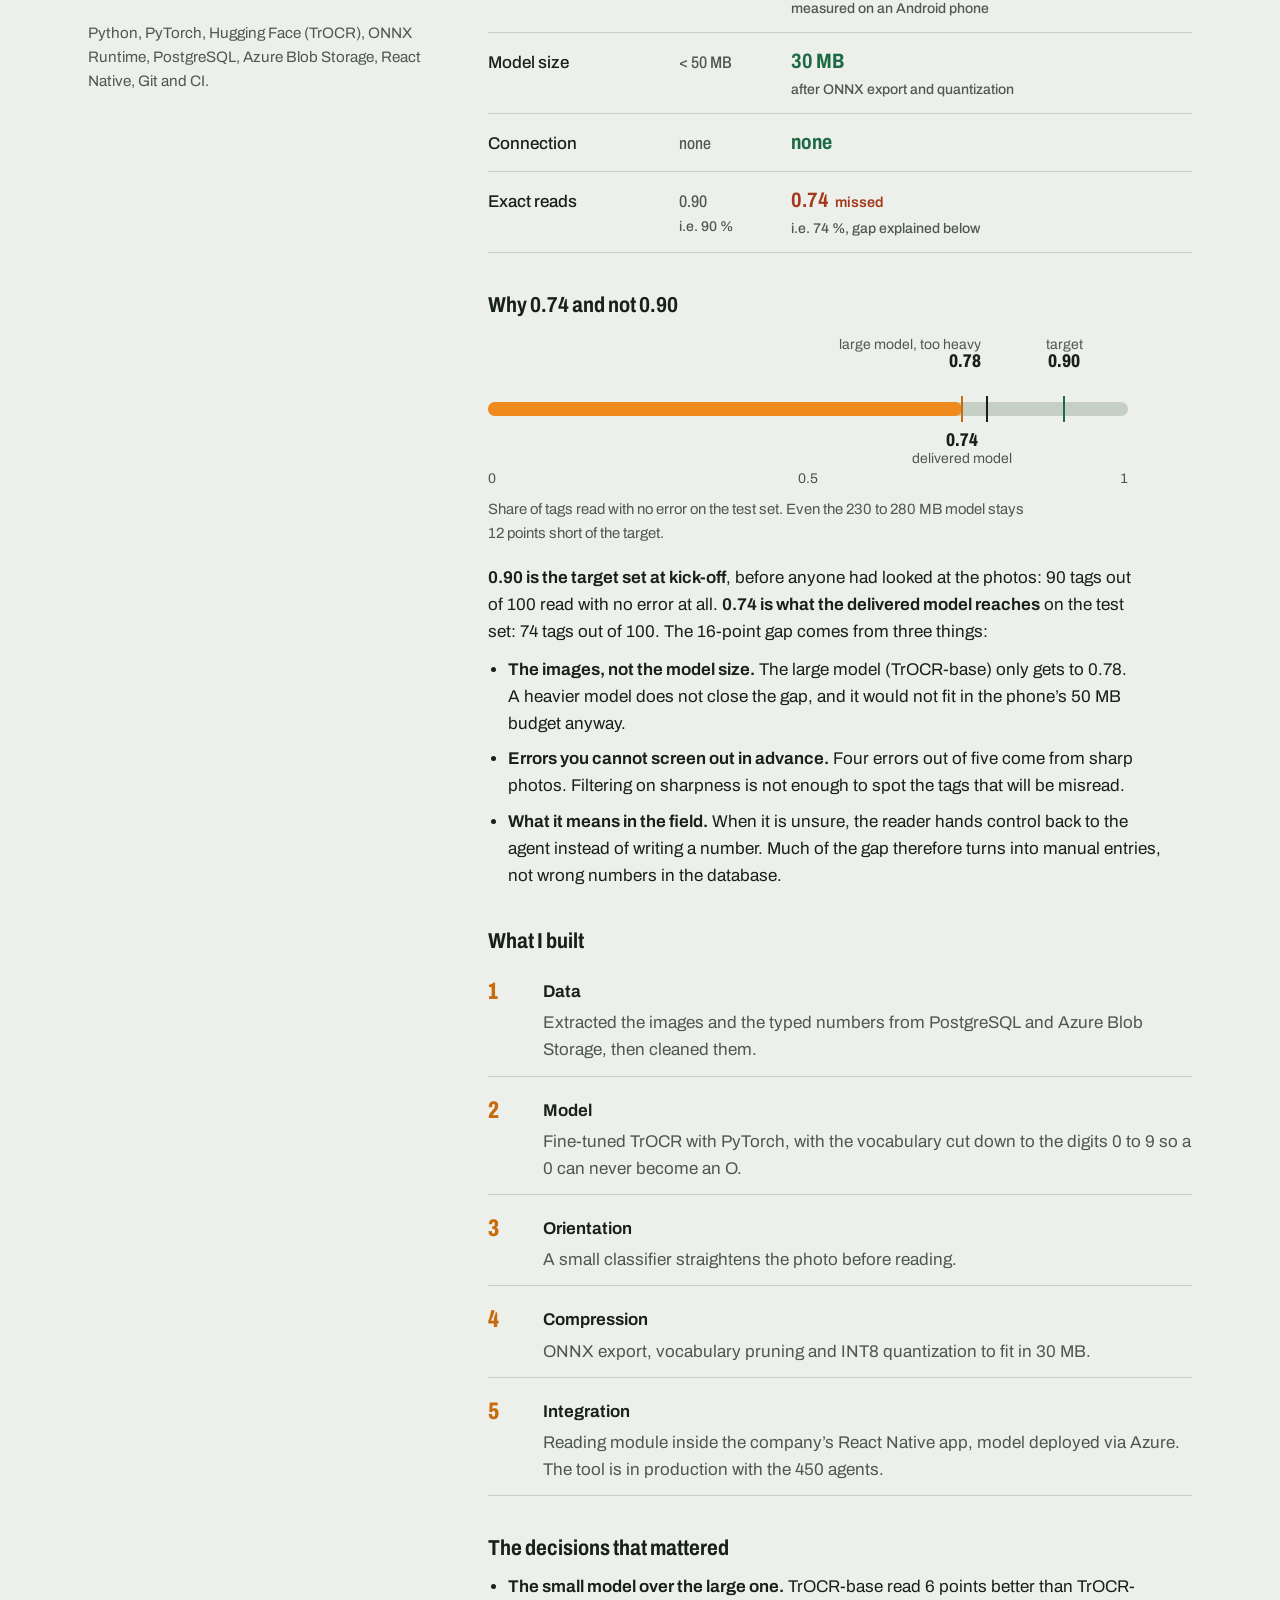
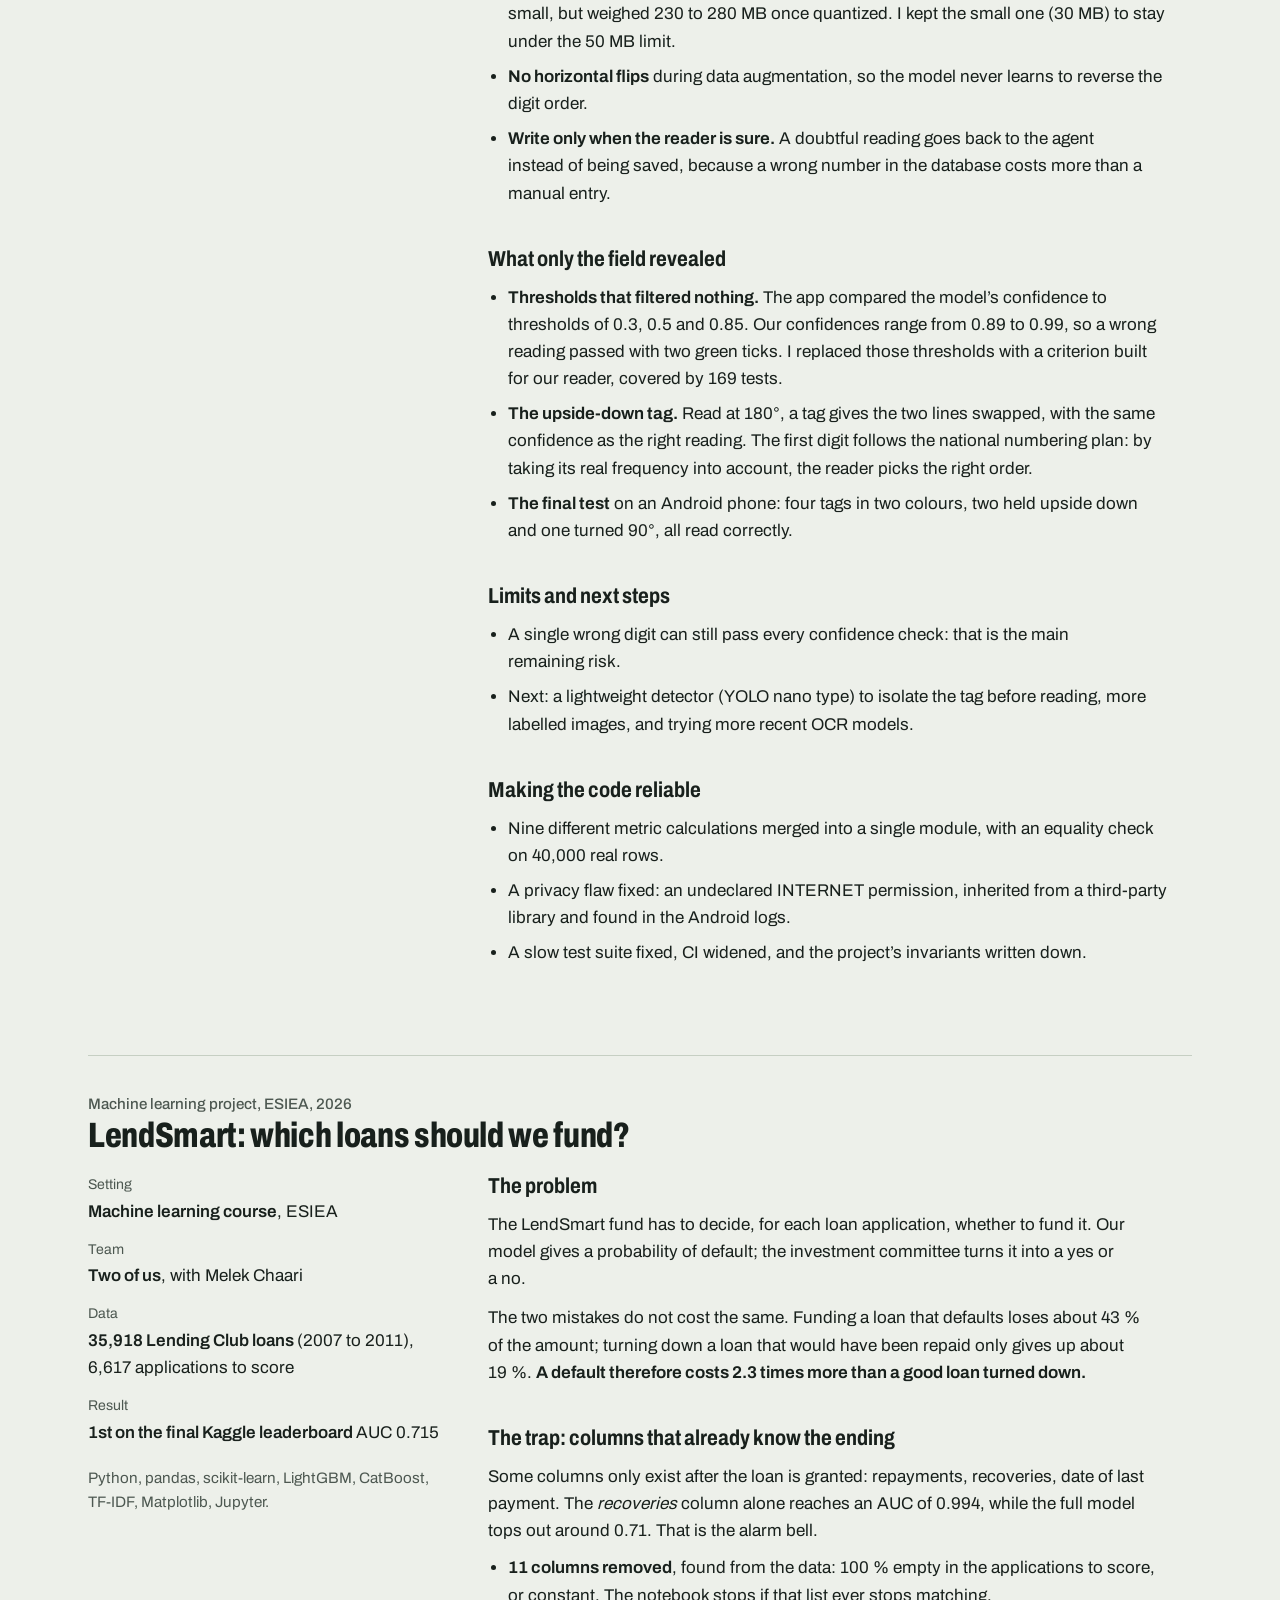
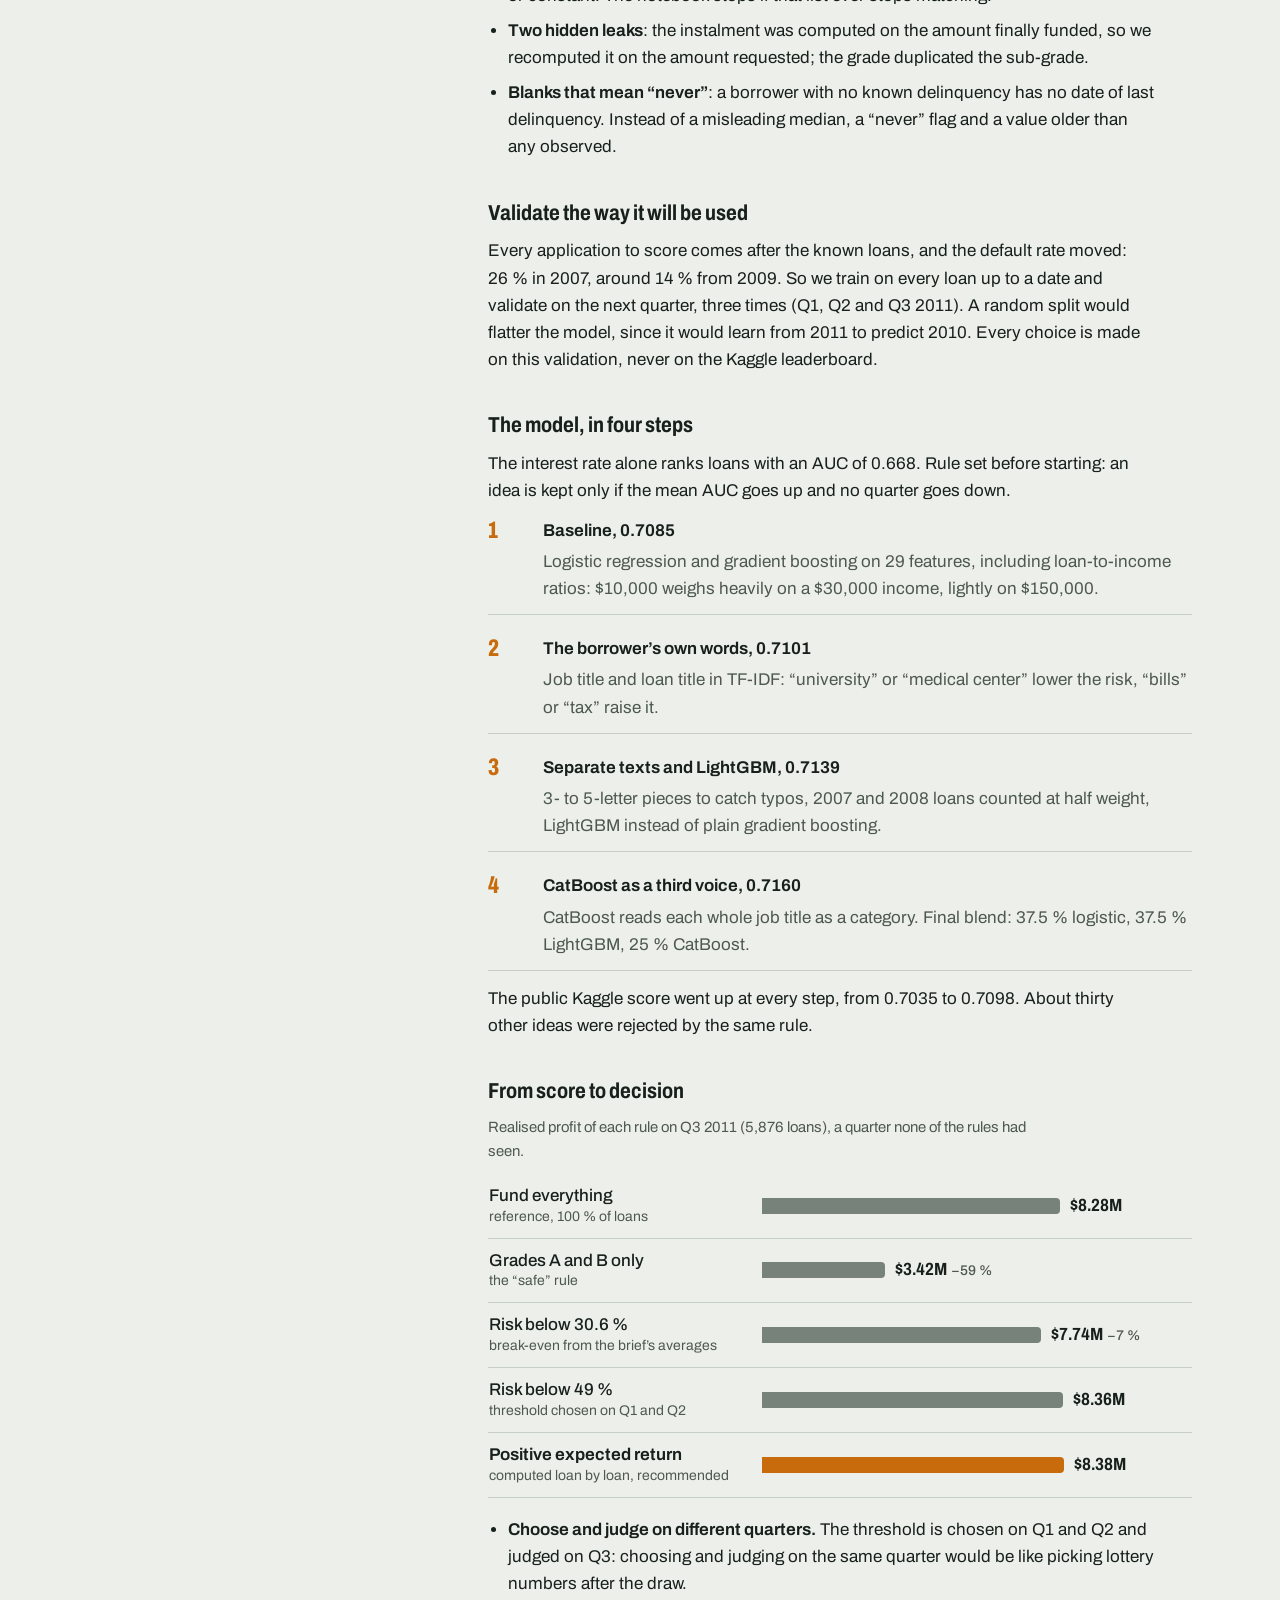
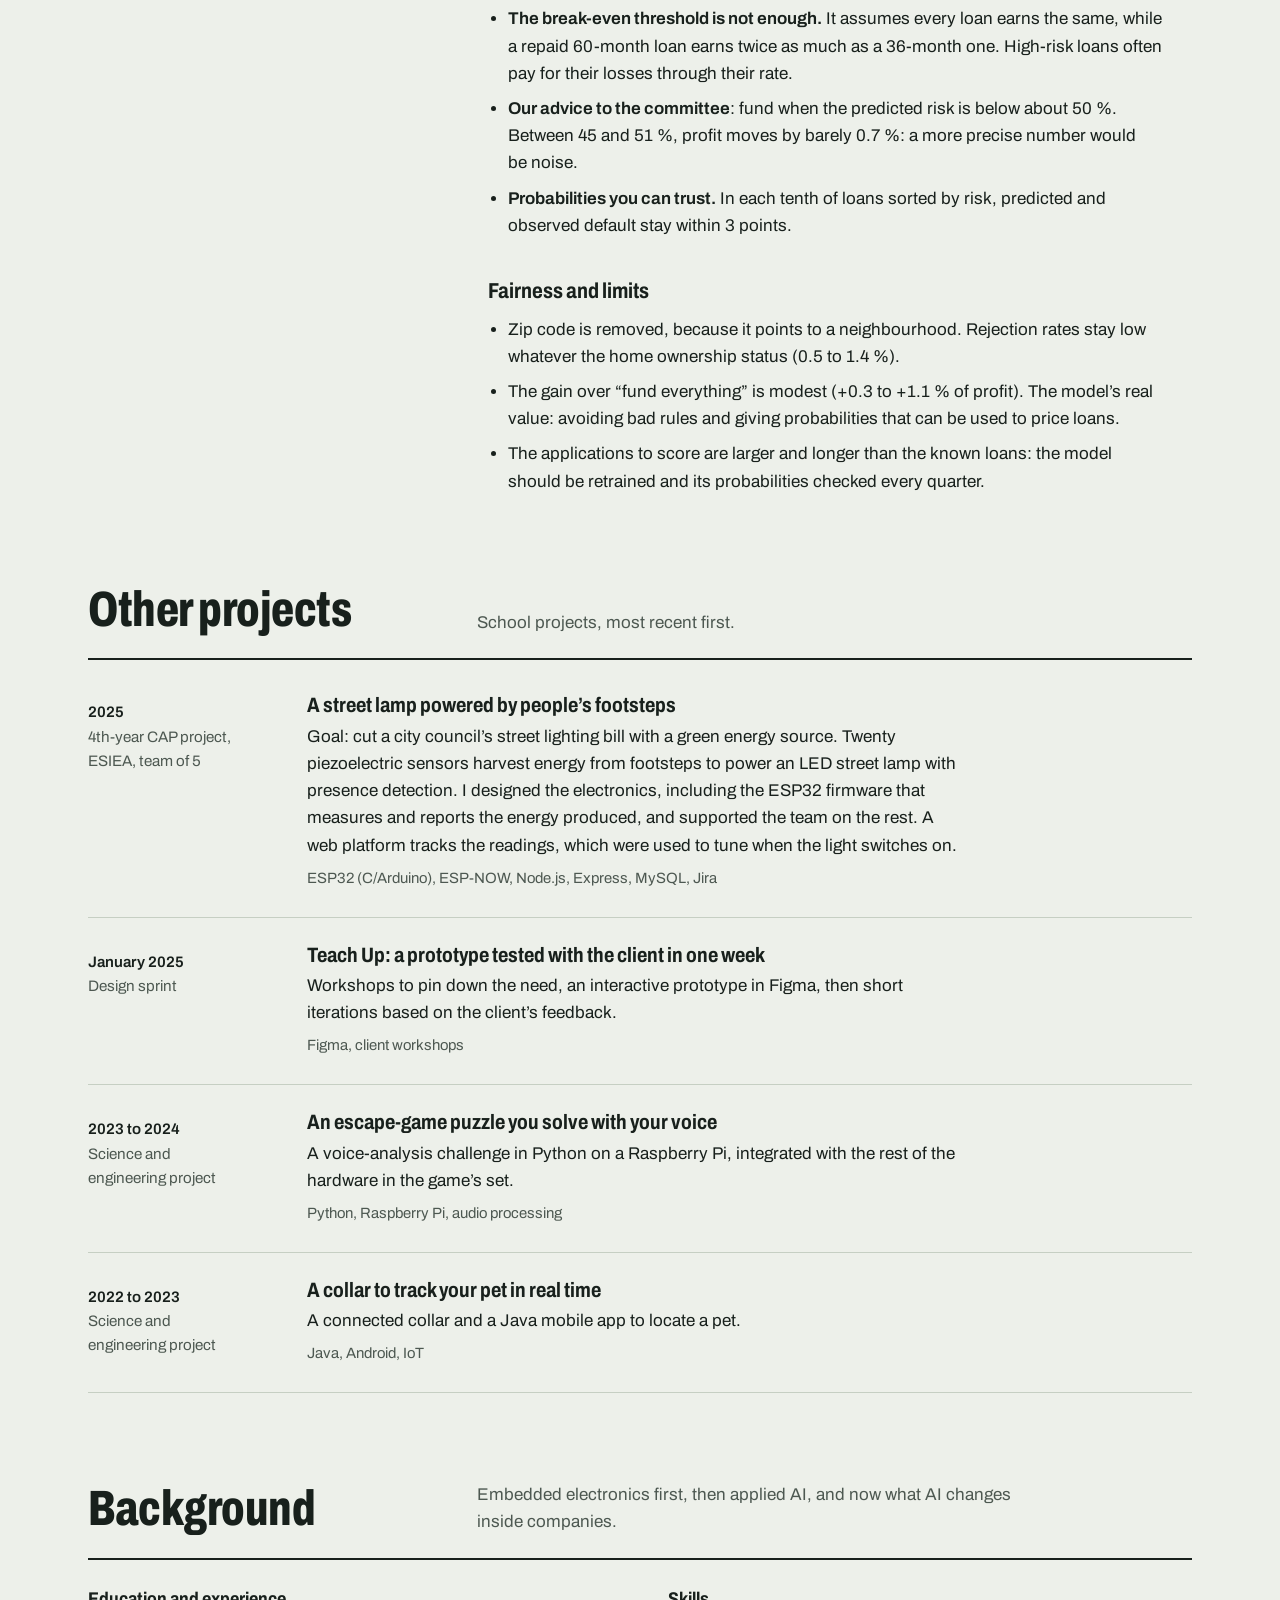
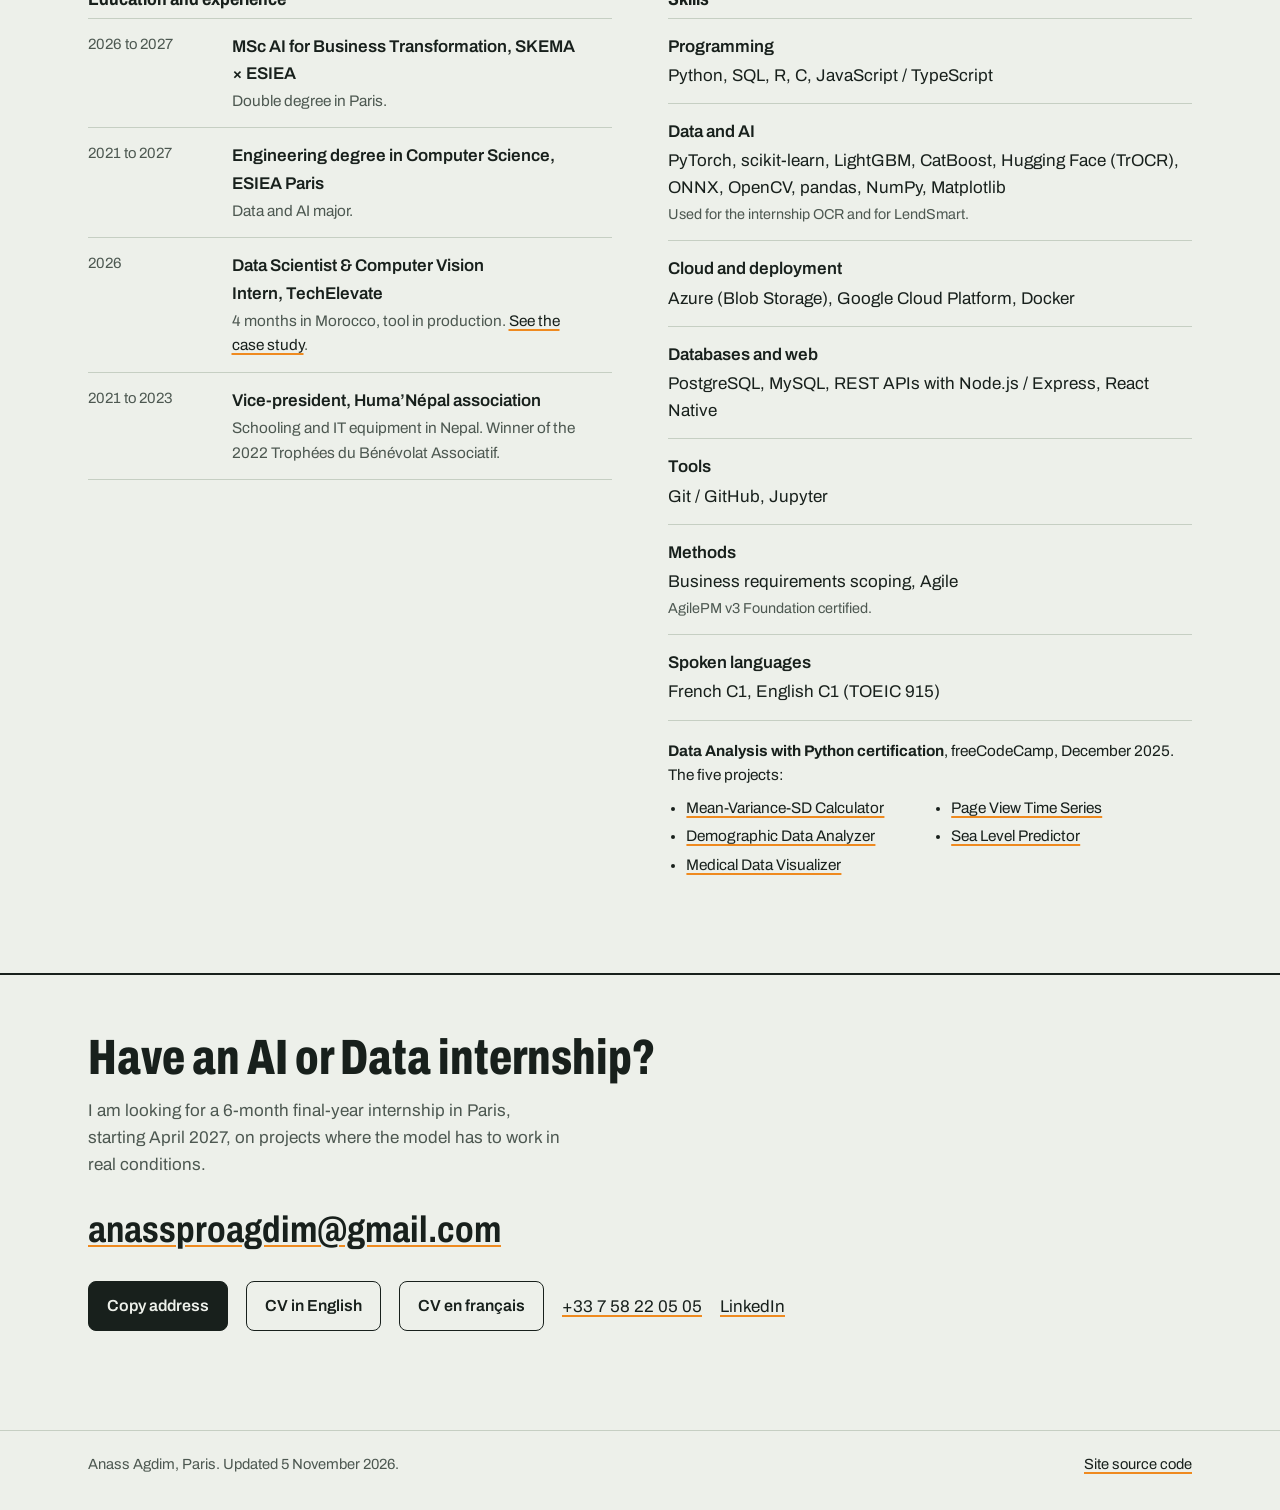
==== commit 8852c940: "Update result position on Kaggle leaderboard" ====
--- a/en/index.html
+++ b/en/index.html
@@ -256,7 +256,7 @@
               <div><dt>Setting</dt><dd>Machine learning course<span>, ESIEA</span></dd></div>
               <div><dt>Team</dt><dd>Two of us<span>, with Melek Chaari</span></dd></div>
               <div><dt>Data</dt><dd>35,918 Lending Club loans <span>(2007 to 2011), 6,617 applications to score</span></dd></div>
-              <div><dt>Result</dt><dd>2nd on the Kaggle public leaderboard <span>at submission</span></dd></div>
+              <div><dt>Result</dt><dd>1st on the final Kaggle leaderboard <span>AUC 0.715</span></dd></div>
             </dl>
             <p class="stack">Python, pandas, scikit-learn, LightGBM, CatBoost, TF-IDF, Matplotlib, Jupyter.</p>
           </aside>
